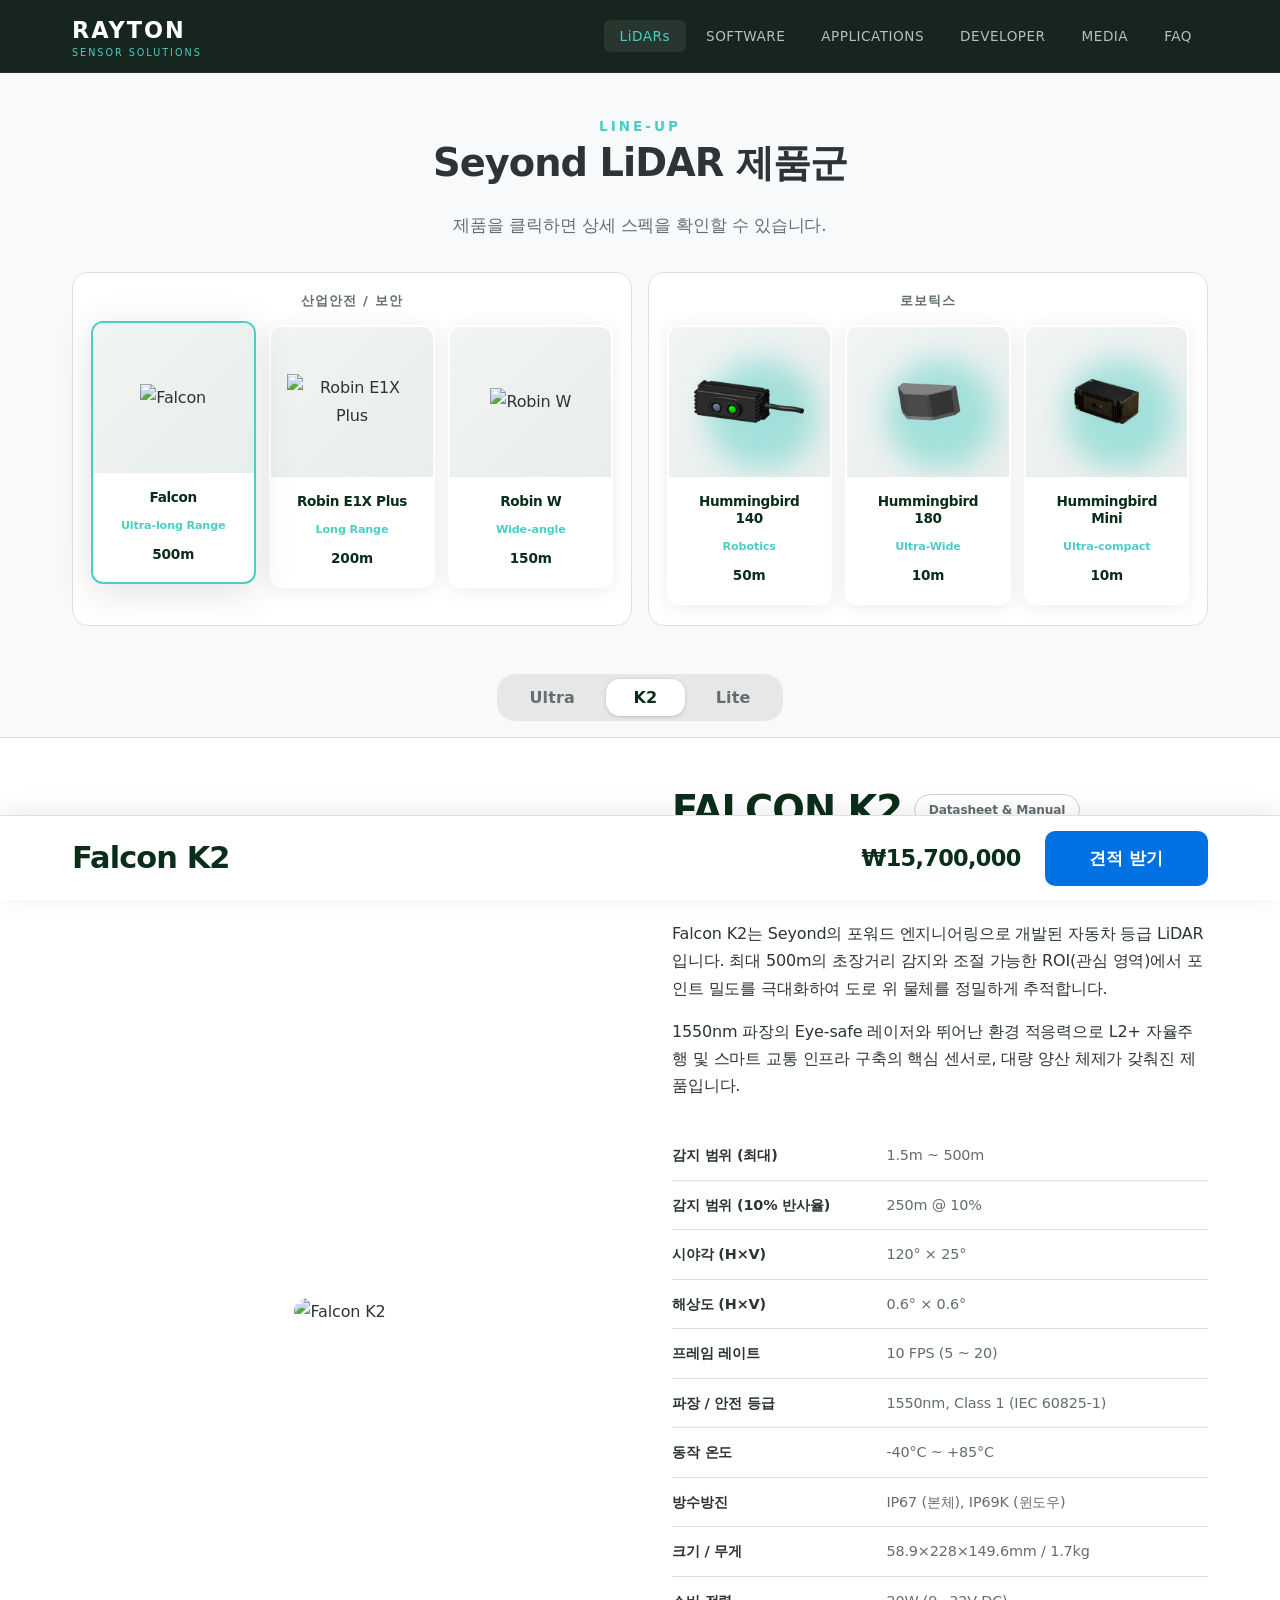
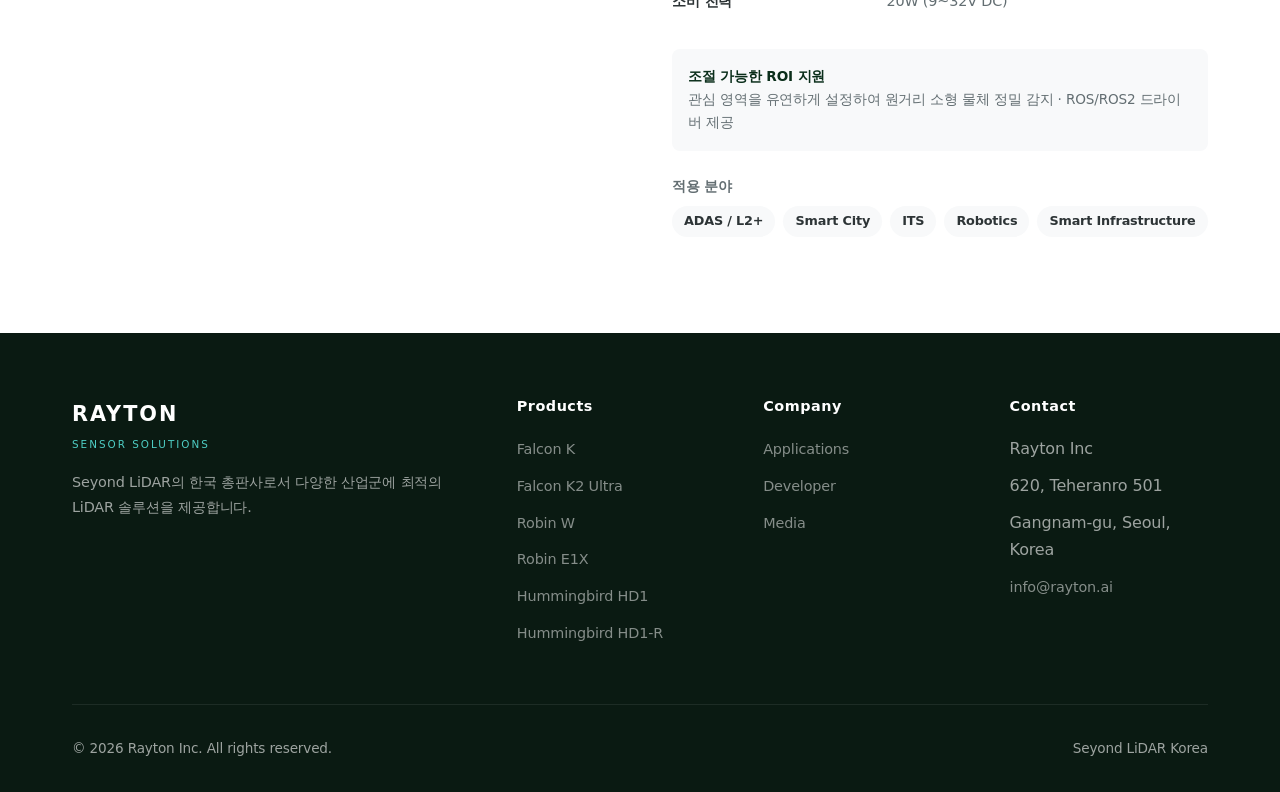
==== index.html @ f5adb78c "add detail about 180 180도 세부 내용 추가" ====
<!DOCTYPE html>
<html lang="ko">
<head>
  <meta charset="UTF-8">
  <meta name="viewport" content="width=device-width, initial-scale=1.0">
  <title>제품소개 – RAYTON Sensor Solutions</title>
  <meta name="description" content="Seyond LiDAR 제품 소개 - Falcon K, Falcon K2 Ultra, Robin W, Robin E1X, Hummingbird HD1, HD1-R. 초장거리 고해상도 Solid-state LiDAR.">
  <link rel="preconnect" href="https://cdn.jsdelivr.net" crossorigin>

  <link rel="stylesheet" href="https://cdn.jsdelivr.net/gh/orioncactus/pretendard@v1.3.9/dist/web/variable/pretendardvariable.min.css">
  <link rel="stylesheet" href="css/style.css">
  <link rel="stylesheet" href="css/index.css">
</head>
<body>

  <!-- Navigation -->
  <nav class="navbar">
    <div class="container">
      <a href="index.html" class="nav-logo">
        <div>
          <span class="logo-text">RAYTON</span>
          <span class="logo-sub">Sensor Solutions</span>
        </div>
      </a>
      <ul class="nav-links">
        <li><a href="index.html" class="active">LiDARs</a></li>
        <li><a href="pages/software.html">SOFTWARE</a></li>
        <li><a href="pages/applications.html">APPLICATIONS</a></li>
        <li><a href="pages/developer.html">DEVELOPER</a></li>
        <li><a href="pages/media.html">MEDIA</a></li>
        <li><a href="pages/faq.html">FAQ</a></li>
      </ul>
      <button class="nav-toggle" aria-label="메뉴">
        <span></span><span></span><span></span>
      </button>
    </div>
  </nav>

  <!-- Product Overview Grid -->
  <section class="product-overview">
    <div class="container">
      <div style="text-align:center;">
        <span class="section-label">LINE-UP</span>
        <h2 class="section-title">Seyond LiDAR 제품군</h2>
        <p class="section-desc">제품을 클릭하면 상세 스펙을 확인할 수 있습니다.</p>
      </div>
      <div class="overview-zones">
        <div class="category-zone">
          <p class="category-label">산업안전 / 보안</p>
          <div class="overview-grid-3">
            <div class="overview-card selected" id="falcon-card" data-target="falcon-k">
              <div class="overview-card-img">
                <img src="https://cdn.imweb.me/thumbnail/20250320/2879a83dd8d27.png" alt="Falcon">
              </div>
              <div class="overview-card-body">
                <h3>Falcon</h3>
                <span>Ultra-long Range</span>
                <p class="card-range" id="falcon-card-range">500m</p>
              </div>
            </div>
            <div class="overview-card" data-target="robin-e1x-plus">
              <div class="overview-card-img">
                <img src="https://cdn.imweb.me/thumbnail/20250320/210ad4ae58b66.png" alt="Robin E1X Plus">
              </div>
              <div class="overview-card-body">
                <h3>Robin E1X Plus</h3>
                <span>Long Range</span>
                <p class="card-range">200m</p>
                <p class="card-price">₩8,560,000</p>
              </div>
            </div>
            <div class="overview-card" data-target="robin-w">
              <div class="overview-card-img">
                <img src="https://cdn.imweb.me/thumbnail/20250319/bf561b0d71753.png" alt="Robin W">
              </div>
              <div class="overview-card-body">
                <h3>Robin W</h3>
                <span>Wide-angle</span>
                <p class="card-range">150m</p>
                <p class="card-price">₩8,560,000</p>
              </div>
            </div>
          </div>
        </div>
        <div class="category-zone">
          <p class="category-label">로보틱스</p>
          <div class="overview-grid-3">
            <div class="overview-card" data-target="hummingbird-robot" id="hb-card">
              <div class="overview-card-img hb-circle">
                <img id="hb-card-img" src="images/Hummingbird_Robotics.png" alt="Hummingbird HD1" style="object-fit:contain;padding:0.6rem;">
              </div>
              <div class="overview-card-body">
                <h3>Hummingbird 140</h3>
                <span id="hb-card-label">Robotics</span>
                <p class="card-range">50m</p>
              </div>
            </div>
             <div class="overview-card" data-target="hummingbird-180">
              <div class="overview-card-img hb-circle">
                <img src="images/Hummingbird_180.png" alt="Hummingbird 180" style="object-fit:contain;padding:2.0rem;">
              </div>
              <div class="overview-card-body">
                <h3>Hummingbird 180</h3>
                <span>Ultra-Wide</span>
                <p class="card-range">10m</p>
                <p class="card-price">출시 예정</p>
              </div>
            </div>
            <div class="overview-card" data-target="hummingbird-mini">
              <div class="overview-card-img hb-circle">
                <img src="images/Hummingbird_Mini.png" alt="Hummingbird Mini" style="object-fit:contain;padding:2.0rem;">
              </div>
              <div class="overview-card-body">
                <h3>Hummingbird Mini</h3>
                <span>Ultra-compact</span>
                <p class="card-range">10m</p>
                <p class="card-price">출시 예정</p>
              </div>
            </div>
          </div>
        </div>
      </div>
    </div>
  </section>

  <!-- Falcon variant selector -->
  <div id="falcon-sub-nav" class="falcon-sub-nav">
    <div class="falcon-toggle">
      <span class="falcon-toggle-indicator"></span>
      <button class="falcon-ver-btn" data-ver="falcon-k2-ultra" data-range="900m">Ultra</button>
      <button class="falcon-ver-btn active" data-ver="falcon-k" data-range="500m">K2</button>
      <button class="falcon-ver-btn" data-ver="falcon-k-lite" data-range="350m">Lite</button>
    </div>
  </div>

  <!-- Hummingbird variant selector -->
  <div id="hb-sub-nav" class="hb-sub-nav hidden">
    <div class="hb-version-toggle">
      <span class="hb-toggle-indicator"></span>
      <button class="hb-ver-btn active" data-ver="hummingbird-robot" data-img="images/Hummingbird_Robotics.png" data-label="Robotics">Robot</button>
      <button class="hb-ver-btn" data-ver="hummingbird-auto" data-img="images/Hummingbird_Automotive.png" data-label="Automotive">Auto</button>
    </div>
  </div>

  <!-- Product Detail Section -->
  <section id="product-detail-section" style="padding-top:3rem;">
    <div class="container">

      <!-- Falcon K -->
      <div id="falcon-k" class="product-detail active-product">
        <div class="about-grid">
          <div class="falcon-detail-img">
            <img src="https://cdn.imweb.me/thumbnail/20250320/2879a83dd8d27.png" alt="Falcon K2" style="max-width:100%;height:auto;border-radius:16px;">
          </div>
          <div>
            <div style="display:flex;align-items:center;gap:0.75rem;flex-wrap:wrap;margin-bottom:0.5rem;">
              <h2 style="color:var(--primary);margin-bottom:0;">FALCON K2</h2>
              <a href="#" class="btn-datasheet">Datasheet &amp; Manual</a>
            </div>
            <p class="product-tag" style="font-size:1rem;margin-bottom:1.5rem;">Ultra-long Range LiDAR<br>#High Fidelity #Automotive Grade #L2+</p>
            <p style="margin-bottom:1rem;">Falcon K2는 Seyond의 포워드 엔지니어링으로 개발된 자동차 등급 LiDAR입니다. 최대 500m의 초장거리 감지와 조절 가능한 ROI(관심 영역)에서 포인트 밀도를 극대화하여 도로 위 물체를 정밀하게 추적합니다.</p>
            <p style="margin-bottom:2rem;">1550nm 파장의 Eye-safe 레이저와 뛰어난 환경 적응력으로 L2+ 자율주행 및 스마트 교통 인프라 구축의 핵심 센서로, 대량 양산 체제가 갖춰진 제품입니다.</p>
            <table style="width:100%;border-collapse:collapse;font-size:0.9rem;">
              <tr style="border-bottom:1px solid var(--border);"><td style="padding:0.75rem 0;font-weight:600;width:40%;">감지 범위 (최대)</td><td style="padding:0.75rem 0;color:var(--text-light);">1.5m ~ 500m</td></tr>
              <tr style="border-bottom:1px solid var(--border);"><td style="padding:0.75rem 0;font-weight:600;">감지 범위 (10% 반사율)</td><td style="padding:0.75rem 0;color:var(--text-light);">250m @ 10% </td></tr>
              <tr style="border-bottom:1px solid var(--border);"><td style="padding:0.75rem 0;font-weight:600;">시야각 (H×V)</td><td style="padding:0.75rem 0;color:var(--text-light);">120° × 25°</td></tr>
              <tr style="border-bottom:1px solid var(--border);"><td style="padding:0.75rem 0;font-weight:600;">해상도 (H×V)</td><td style="padding:0.75rem 0;color:var(--text-light);">0.6° × 0.6°</td></tr>
              <tr style="border-bottom:1px solid var(--border);"><td style="padding:0.75rem 0;font-weight:600;">프레임 레이트</td><td style="padding:0.75rem 0;color:var(--text-light);">10 FPS (5 ~ 20)</td></tr>
              <tr style="border-bottom:1px solid var(--border);"><td style="padding:0.75rem 0;font-weight:600;">파장 / 안전 등급</td><td style="padding:0.75rem 0;color:var(--text-light);">1550nm, Class 1 (IEC 60825-1)</td></tr>
              <tr style="border-bottom:1px solid var(--border);"><td style="padding:0.75rem 0;font-weight:600;">동작 온도</td><td style="padding:0.75rem 0;color:var(--text-light);">-40°C ~ +85°C</td></tr>
              <tr style="border-bottom:1px solid var(--border);"><td style="padding:0.75rem 0;font-weight:600;">방수방진</td><td style="padding:0.75rem 0;color:var(--text-light);">IP67 (본체), IP69K (윈도우)</td></tr>
              <tr style="border-bottom:1px solid var(--border);"><td style="padding:0.75rem 0;font-weight:600;">크기 / 무게</td><td style="padding:0.75rem 0;color:var(--text-light);">58.9×228×149.6mm / 1.7kg</td></tr>
              <tr><td style="padding:0.75rem 0;font-weight:600;">소비 전력</td><td style="padding:0.75rem 0;color:var(--text-light);">20W (9~32V DC)</td></tr>
            </table>
            <div style="margin-top:1.5rem;padding:1rem;background:var(--bg-light);border-radius:8px;font-size:0.85rem;color:var(--text-light);">
              <strong style="color:var(--primary);">조절 가능한 ROI 지원</strong><br>
              관심 영역을 유연하게 설정하여 원거리 소형 물체 정밀 감지 · ROS/ROS2 드라이버 제공
            </div>
            <div style="margin-top:1.5rem;">
              <p style="font-size:0.85rem;font-weight:600;color:var(--text-light);margin-bottom:0.5rem;">적용 분야</p>
              <div style="display:flex;flex-wrap:wrap;gap:0.5rem;">
                <span style="background:var(--bg-light);padding:0.3rem 0.75rem;border-radius:20px;font-size:0.8rem;font-weight:600;">ADAS / L2+</span>
                <span style="background:var(--bg-light);padding:0.3rem 0.75rem;border-radius:20px;font-size:0.8rem;font-weight:600;">Smart City</span>
                <span style="background:var(--bg-light);padding:0.3rem 0.75rem;border-radius:20px;font-size:0.8rem;font-weight:600;">ITS</span>
                <span style="background:var(--bg-light);padding:0.3rem 0.75rem;border-radius:20px;font-size:0.8rem;font-weight:600;">Robotics</span>
                <span style="background:var(--bg-light);padding:0.3rem 0.75rem;border-radius:20px;font-size:0.8rem;font-weight:600;">Smart Infrastructure</span>
              </div>
            </div>
          </div>
        </div>
      </div>

      <!-- Falcon K Lite -->
      <div id="falcon-k-lite" class="product-detail" style="display:none;">
        <div class="about-grid">
          <div class="falcon-detail-img">
            <img src="https://cdn.imweb.me/thumbnail/20250320/2879a83dd8d27.png" alt="Falcon K Lite" style="max-width:100%;height:auto;border-radius:16px;">
          </div>
          <div>
            <div style="display:flex;align-items:center;gap:0.75rem;flex-wrap:wrap;margin-bottom:0.5rem;">
              <h2 style="color:var(--primary);margin-bottom:0;">FALCON K LITE</h2>
              <a href="#" class="btn-datasheet">Datasheet &amp; Manual</a>
            </div>
            <p class="product-tag" style="font-size:1rem;margin-bottom:1.5rem;">Ultra-long Range LiDAR<br>#V2X #Smart City #ITS</p>
            <p style="margin-bottom:1rem;">Falcon K Lite는 Falcon K1 LiDAR를 기반으로 Seyond이 개발한 초고성능 산업용 LiDAR로, V2X, 스마트 시티, 스마트 하이웨이 등 다양한 환경에 최적화되어 있습니다.</p>
            <p style="margin-bottom:2rem;">500m 초장거리 감지와 ROI 모드에서 0.09°×0.15°의 초고해상도로 원거리 소형 물체를 정밀하게 인식합니다. 유연한 ROI 조정으로 장착 위치에 관계없이 높은 다양성의 포인트 클라우드를 제공합니다.</p>
            <table style="width:100%;border-collapse:collapse;font-size:0.9rem;">
              <tr style="border-bottom:1px solid var(--border);"><td style="padding:0.75rem 0;font-weight:600;width:40%;">감지 범위 (최대)</td><td style="padding:0.75rem 0;color:var(--text-light);">1.5m ~ 500m</td></tr>
              <tr style="border-bottom:1px solid var(--border);"><td style="padding:0.75rem 0;font-weight:600;">감지 범위 (10% 반사율)</td><td style="padding:0.75rem 0;color:var(--text-light);">200m @ 100 klx 직사광</td></tr>
              <tr style="border-bottom:1px solid var(--border);"><td style="padding:0.75rem 0;font-weight:600;">시야각 non-ROI (H×V)</td><td style="padding:0.75rem 0;color:var(--text-light);">120° × 25.6°</td></tr>
              <tr style="border-bottom:1px solid var(--border);"><td style="padding:0.75rem 0;font-weight:600;">시야각 ROI (H×V)</td><td style="padding:0.75rem 0;color:var(--text-light);">120° × 9.6°</td></tr>
              <tr style="border-bottom:1px solid var(--border);"><td style="padding:0.75rem 0;font-weight:600;">해상도 ROI (H×V)</td><td style="padding:0.75rem 0;color:var(--text-light);">0.09° × 0.15°</td></tr>
              <tr style="border-bottom:1px solid var(--border);"><td style="padding:0.75rem 0;font-weight:600;">스캐닝 라인</td><td style="padding:0.75rem 0;color:var(--text-light);">132CH</td></tr>
              <tr style="border-bottom:1px solid var(--border);"><td style="padding:0.75rem 0;font-weight:600;">프레임 레이트</td><td style="padding:0.75rem 0;color:var(--text-light);">10 FPS (5~20 FPS 조정 가능)</td></tr>
              <tr style="border-bottom:1px solid var(--border);"><td style="padding:0.75rem 0;font-weight:600;">파장 / 안전 등급</td><td style="padding:0.75rem 0;color:var(--text-light);">1550nm, Class 1 (IEC 60825-1)</td></tr>
              <tr style="border-bottom:1px solid var(--border);"><td style="padding:0.75rem 0;font-weight:600;">동작 온도</td><td style="padding:0.75rem 0;color:var(--text-light);">-40°C ~ +85°C</td></tr>
              <tr style="border-bottom:1px solid var(--border);"><td style="padding:0.75rem 0;font-weight:600;">방수방진</td><td style="padding:0.75rem 0;color:var(--text-light);">IP67 (본체), IP69K (윈도우)</td></tr>
              <tr><td style="padding:0.75rem 0;font-weight:600;">크기 / 무게</td><td style="padding:0.75rem 0;color:var(--text-light);">58.9×228×149.6mm / 1.75kg / 22.5W</td></tr>
            </table>
          </div>
        </div>
      </div>

      <!-- Falcon K2 Ultra -->
      <div id="falcon-k2-ultra" class="product-detail" style="display:none;">
        <div class="about-grid">
          <div class="falcon-detail-img">
            <img src="https://cdn.imweb.me/thumbnail/20250320/2879a83dd8d27.png" alt="Falcon K2 Ultra" style="max-width:100%;height:auto;border-radius:16px;">
          </div>
          <div>
            <div style="display:flex;align-items:center;gap:0.75rem;flex-wrap:wrap;margin-bottom:0.5rem;">
              <h2 style="color:var(--primary);margin-bottom:0;">FALCON K2 ULTRA</h2>
              <a href="#" class="btn-datasheet disabled" tabindex="-1" aria-disabled="true">Datasheet &amp; Manual</a>
            </div>
            <p class="product-tag" style="font-size:1rem;margin-bottom:1.5rem;">Ultra-long Range LiDAR<br>#High Resolution #900m Range</p>
            <p style="margin-bottom:1rem;">Falcon K2 Ultra는 자체 설계 ASIC 칩 기반으로 고해상도와 초장거리 감지 능력을 동시에 구현한 플래그십 LiDAR입니다. 최대 900m의 감지 거리와 8가지 스캔 패턴 실시간 전환을 지원합니다.</p>
            <p style="margin-bottom:2rem;">ADAS, 스마트 시티, 고속도로, 철도, 항만, 광산 등 다양한 분야에 적합하며, 자동차 등급 기준으로 설계되어 장기적인 안정성과 신뢰성을 보장합니다.</p>
            <table style="width:100%;border-collapse:collapse;font-size:0.9rem;">
              <tr style="border-bottom:1px solid var(--border);"><td style="padding:0.75rem 0;font-weight:600;width:40%;">감지 범위</td><td style="padding:0.75rem 0;color:var(--text-light);">2m~900m (500m@10%)</td></tr>
              <tr style="border-bottom:1px solid var(--border);"><td style="padding:0.75rem 0;font-weight:600;">시야각 (FOV)</td><td style="padding:0.75rem 0;color:var(--text-light);">120°×26°</td></tr>
              <tr style="border-bottom:1px solid var(--border);"><td style="padding:0.75rem 0;font-weight:600;">ROI 해상도 (H×V)</td><td style="padding:0.75rem 0;color:var(--text-light);">0.089°×0.06°</td></tr>
              <tr style="border-bottom:1px solid var(--border);"><td style="padding:0.75rem 0;font-weight:600;">스캐닝 라인</td><td style="padding:0.75rem 0;color:var(--text-light);">152ch (최대 216ch)</td></tr>
              <tr style="border-bottom:1px solid var(--border);"><td style="padding:0.75rem 0;font-weight:600;">프레임 레이트</td><td style="padding:0.75rem 0;color:var(--text-light);">10FPS (기본) / 3FPS</td></tr>
              <tr style="border-bottom:1px solid var(--border);"><td style="padding:0.75rem 0;font-weight:600;">파장 / 안전 등급</td><td style="padding:0.75rem 0;color:var(--text-light);">1550nm, Class 1 (Eye-safe)</td></tr>
              <tr style="border-bottom:1px solid var(--border);"><td style="padding:0.75rem 0;font-weight:600;">동작 온도</td><td style="padding:0.75rem 0;color:var(--text-light);">-40°C~85°C</td></tr>
              <tr style="border-bottom:1px solid var(--border);"><td style="padding:0.75rem 0;font-weight:600;">방수방진</td><td style="padding:0.75rem 0;color:var(--text-light);">IP67 (본체), IP69K (윈도우)</td></tr>
              <tr style="border-bottom:1px solid var(--border);"><td style="padding:0.75rem 0;font-weight:600;">인터페이스</td><td style="padding:0.75rem 0;color:var(--text-light);">1000Base-T1 Ethernet (UDP, TCP/IP)</td></tr>
              <tr style="border-bottom:1px solid var(--border);"><td style="padding:0.75rem 0;font-weight:600;">시간 동기화</td><td style="padding:0.75rem 0;color:var(--text-light);">NTP, PTP, gPTP</td></tr>
              <tr style="border-bottom:1px solid var(--border);"><td style="padding:0.75rem 0;font-weight:600;">크기 (H×W×D)</td><td style="padding:0.75rem 0;color:var(--text-light);">60mm×228mm×150mm</td></tr>
              <tr style="border-bottom:1px solid var(--border);"><td style="padding:0.75rem 0;font-weight:600;">무게</td><td style="padding:0.75rem 0;color:var(--text-light);">1.7kg</td></tr>
              <tr><td style="padding:0.75rem 0;font-weight:600;">소비 전력</td><td style="padding:0.75rem 0;color:var(--text-light);">20W (9~24V DC)</td></tr>
            </table>
            <div style="margin-top:1.5rem;padding:1rem;background:var(--bg-light);border-radius:8px;font-size:0.85rem;color:var(--text-light);">
              <strong style="color:var(--primary);">스캔 패턴 8종 실시간 전환 지원</strong><br>
              26°/22°/21°/20° FOV, 1x/2x ROI, 3Hz 저속 모드 등 다양한 운용 모드 제공
            </div>
            <div style="margin-top:1.5rem;">
              <p style="font-size:0.85rem;font-weight:600;color:var(--text-light);margin-bottom:0.5rem;">적용 분야</p>
              <div style="display:flex;flex-wrap:wrap;gap:0.5rem;">
                <span style="background:var(--bg-light);padding:0.3rem 0.75rem;border-radius:20px;font-size:0.8rem;font-weight:600;">ADAS</span>
                <span style="background:var(--bg-light);padding:0.3rem 0.75rem;border-radius:20px;font-size:0.8rem;font-weight:600;">Smart City</span>
                <span style="background:var(--bg-light);padding:0.3rem 0.75rem;border-radius:20px;font-size:0.8rem;font-weight:600;">Highway</span>
                <span style="background:var(--bg-light);padding:0.3rem 0.75rem;border-radius:20px;font-size:0.8rem;font-weight:600;">Railway</span>
                <span style="background:var(--bg-light);padding:0.3rem 0.75rem;border-radius:20px;font-size:0.8rem;font-weight:600;">Port</span>
                <span style="background:var(--bg-light);padding:0.3rem 0.75rem;border-radius:20px;font-size:0.8rem;font-weight:600;">Mining</span>
                <span style="background:var(--bg-light);padding:0.3rem 0.75rem;border-radius:20px;font-size:0.8rem;font-weight:600;">Robotics</span>
              </div>
            </div>
          </div>
        </div>
      </div>

      <!-- Robin W -->
      <div id="robin-w" class="product-detail" style="display:none;">
        <div class="about-grid">
          <div style="display:flex;align-items:center;justify-content:center;">
            <img src="https://cdn.imweb.me/thumbnail/20250319/bf561b0d71753.png" alt="Robin W LiDAR" style="max-width:100%;height:auto;border-radius:16px;">
          </div>
          <div>
            <div style="display:flex;align-items:center;gap:0.75rem;flex-wrap:wrap;margin-bottom:0.5rem;">
              <h2 style="color:var(--primary);margin-bottom:0;">ROBIN W</h2>
              <a href="#" class="btn-datasheet">Datasheet &amp; Manual</a>
            </div>
            <p class="product-tag" style="font-size:1rem;margin-bottom:1.5rem;">Wide-angle LiDAR<br>#Compact #Versatile</p>
            <p style="margin-bottom:1rem;">Robin W는 광각 감지에 최적화된 905nm 계열의 LiDAR 센서입니다. Side detection 및 근거리 광각 모니터링에 탁월한 성능을 발휘합니다.</p>
            <p style="margin-bottom:2rem;">컴팩트한 디자인으로 다양한 환경에 유연하게 설치 가능하며, 대량 양산을 통해 안정적인 품질과 가격 경쟁력을 확보하고 있습니다.</p>
            <table style="width:100%;border-collapse:collapse;font-size:0.9rem;">
              <tr style="border-bottom:1px solid var(--border);"><td style="padding:0.75rem 0;font-weight:600;width:40%;">파장</td><td style="padding:0.75rem 0;color:var(--text-light);">905nm</td></tr>
              <tr style="border-bottom:1px solid var(--border);"><td style="padding:0.75rem 0;font-weight:600;">시야각</td><td style="padding:0.75rem 0;color:var(--text-light);">광각 (Wide-angle)</td></tr>
              <tr style="border-bottom:1px solid var(--border);"><td style="padding:0.75rem 0;font-weight:600;">기술</td><td style="padding:0.75rem 0;color:var(--text-light);">Solid-state</td></tr>
              <tr><td style="padding:0.75rem 0;font-weight:600;">적용 분야</td><td style="padding:0.75rem 0;color:var(--text-light);">Side detection, 로봇, 산업자동화</td></tr>
            </table>
          </div>
        </div>
      </div>

      <!-- Robin E1X Plus -->
      <div id="robin-e1x-plus" class="product-detail" style="display:none;">
        <div class="about-grid">
          <div style="display:flex;align-items:center;justify-content:center;">
            <img src="https://cdn.imweb.me/thumbnail/20250320/210ad4ae58b66.png" alt="Robin E1X Plus LiDAR" style="max-width:100%;height:auto;border-radius:16px;">
          </div>
          <div>
            <div style="display:flex;align-items:center;gap:0.75rem;flex-wrap:wrap;margin-bottom:0.5rem;">
              <h2 style="color:var(--primary);margin-bottom:0;">ROBIN E1X PLUS</h2>
              <a href="#" class="btn-datasheet">Datasheet &amp; Manual</a>
            </div>
            <p class="product-tag" style="font-size:1rem;margin-bottom:1.5rem;">Long Range LiDAR<br>#192 Lines #Ultra-low Power #Automotive</p>
            <p style="margin-bottom:1rem;">Robin E1X Plus는 E1X의 성능을 한 단계 높인 차세대 장거리 LiDAR입니다. 192라인 단방향 스캐닝과 0.1°×0.1° 초고해상도로 최대 250m 감지 범위를 제공하며, 초당 2,304,000포인트의 고밀도 포인트 클라우드를 생성합니다.</p>
            <p style="margin-bottom:2rem;">31mm×107mm×101mm의 초소형 폼팩터와 ~8W 저전력 설계로 차량 탑재 및 도로변 설치 모두에 최적화되어 있으며, Client SDK와 ROS/ROS2 드라이버를 지원합니다.</p>
            <table style="width:100%;border-collapse:collapse;font-size:0.9rem;">
              <tr style="border-bottom:1px solid var(--border);"><td style="padding:0.75rem 0;font-weight:600;width:40%;">감지 범위 (최대)</td><td style="padding:0.75rem 0;color:var(--text-light);">1m ~ 250m</td></tr>
              <tr style="border-bottom:1px solid var(--border);"><td style="padding:0.75rem 0;font-weight:600;">감지 범위 (10% 반사율)</td><td style="padding:0.75rem 0;color:var(--text-light);">200m</td></tr>
              <tr style="border-bottom:1px solid var(--border);"><td style="padding:0.75rem 0;font-weight:600;">시야각 (H×V)</td><td style="padding:0.75rem 0;color:var(--text-light);">120° × 19.2°</td></tr>
              <tr style="border-bottom:1px solid var(--border);"><td style="padding:0.75rem 0;font-weight:600;">해상도 (H×V)</td><td style="padding:0.75rem 0;color:var(--text-light);">0.1° × 0.1°</td></tr>
              <tr style="border-bottom:1px solid var(--border);"><td style="padding:0.75rem 0;font-weight:600;">스캐닝 라인</td><td style="padding:0.75rem 0;color:var(--text-light);">192</td></tr>
              <tr style="border-bottom:1px solid var(--border);"><td style="padding:0.75rem 0;font-weight:600;">프레임 레이트</td><td style="padding:0.75rem 0;color:var(--text-light);">10 FPS</td></tr>
              <tr style="border-bottom:1px solid var(--border);"><td style="padding:0.75rem 0;font-weight:600;">파장 / 안전 등급</td><td style="padding:0.75rem 0;color:var(--text-light);">940nm, Class 1 (IEC 60825-1)</td></tr>
              <tr style="border-bottom:1px solid var(--border);"><td style="padding:0.75rem 0;font-weight:600;">동작 온도</td><td style="padding:0.75rem 0;color:var(--text-light);">-40°C ~ +85°C</td></tr>
              <tr style="border-bottom:1px solid var(--border);"><td style="padding:0.75rem 0;font-weight:600;">방수방진</td><td style="padding:0.75rem 0;color:var(--text-light);">IP67 (본체), IP69K (윈도우)</td></tr>
              <tr><td style="padding:0.75rem 0;font-weight:600;">크기 / 무게</td><td style="padding:0.75rem 0;color:var(--text-light);">31×107×101mm / 450g / ~8W</td></tr>
            </table>
            <div style="margin-top:1.5rem;padding:1rem;background:var(--bg-light);border-radius:8px;font-size:0.85rem;color:var(--text-light);">
              <strong style="color:var(--primary);">E1X 대비 업그레이드 포인트</strong><br>
              스캐닝 라인 96→192 (2배 향상) · FOV 수직 19.2°로 확장 · Client SDK 추가 지원
            </div>
            <div style="margin-top:1.5rem;">
              <p style="font-size:0.85rem;font-weight:600;color:var(--text-light);margin-bottom:0.5rem;">적용 분야</p>
              <div style="display:flex;flex-wrap:wrap;gap:0.5rem;">
                <span style="background:var(--bg-light);padding:0.3rem 0.75rem;border-radius:20px;font-size:0.8rem;font-weight:600;">ADAS / AD</span>
                <span style="background:var(--bg-light);padding:0.3rem 0.75rem;border-radius:20px;font-size:0.8rem;font-weight:600;">Smart City</span>
                <span style="background:var(--bg-light);padding:0.3rem 0.75rem;border-radius:20px;font-size:0.8rem;font-weight:600;">ITS</span>
                <span style="background:var(--bg-light);padding:0.3rem 0.75rem;border-radius:20px;font-size:0.8rem;font-weight:600;">Railway</span>
                <span style="background:var(--bg-light);padding:0.3rem 0.75rem;border-radius:20px;font-size:0.8rem;font-weight:600;">Port</span>
              </div>
            </div>
          </div>
        </div>
      </div>

       <!-- Hummingbird 180 -->
      <div id="hummingbird-180" class="product-detail" style="display:none;">
        <div class="about-grid">
          <div class="hb-detail-img">
            <img src="images/Hummingbird_180.png" alt="Hummingbird Mini LiDAR">
          </div>
          <div>
            <div style="display:flex;align-items:center;gap:0.75rem;flex-wrap:wrap;margin-bottom:0.5rem;">
              <h2 style="color:var(--primary);margin-bottom:0;">HUMMINGBIRD 180</h2>
              <a href="#" class="btn-datasheet disabled" tabindex="-1" aria-disabled="true">Datasheet &amp; Manual</a>
            </div>
            <p class="product-tag" style="font-size:1rem;margin-bottom:1.5rem;">Ultra-Wide Fully Solid-state LiDAR<br>#60g #USB-C #Modular #Easy Integration</p>
            <p style="margin-bottom:1rem;">Hummingbird 180는 Seyond의 초광각 솔리드 스테이트 LiDAR입니다. 50×25×26mm, 120g의 소형 폼팩터에 3W 초저전력 설계로, 공간과 전력이 제한된 환경에서도 사용 가능합니다.</p>
            <p style="margin-bottom:2rem;">USB Type-C 단일 케이블로 전원 공급 및 데이터 전송을 동시에 처리합니다. 실내 근거리 정밀 감지와 소형 로봇·드론·스마트 기기에 최적화된 제품입니다.</p>
            <table style="width:100%;border-collapse:collapse;font-size:0.9rem;">
              <tr style="border-bottom:1px solid var(--border);"><td style="padding:0.75rem 0;font-weight:600;width:40%;">감지 범위</td><td style="padding:0.75rem 0;color:var(--text-light);">0.1m ~ 10m (실내, 10% 반사율)</td></tr>
              <tr style="border-bottom:1px solid var(--border);"><td style="padding:0.75rem 0;font-weight:600;">시야각 (H×V)</td><td style="padding:0.75rem 0;color:var(--text-light);">180° × 54°</td></tr>
              <tr style="border-bottom:1px solid var(--border);"><td style="padding:0.75rem 0;font-weight:600;">픽셀 수 (H×V)</td><td style="padding:0.75rem 0;color:var(--text-light);">2700 (30×30x3) points/frame</td></tr>
              <tr style="border-bottom:1px solid var(--border);"><td style="padding:0.75rem 0;font-weight:600;">해상도 (H×V)</td><td style="padding:0.75rem 0;color:var(--text-light);">2.1° × 1.8°</td></tr>
              <tr style="border-bottom:1px solid var(--border);"><td style="padding:0.75rem 0;font-weight:600;">프레임 레이트</td><td style="padding:0.75rem 0;color:var(--text-light);">10 / 25 / 30 / 60 Hz</td></tr>
              <tr style="border-bottom:1px solid var(--border);"><td style="padding:0.75rem 0;font-weight:600;">인터페이스</td><td style="padding:0.75rem 0;color:var(--text-light);">USB Type-C</td></tr>
              <tr style="border-bottom:1px solid var(--border);"><td style="padding:0.75rem 0;font-weight:600;">동작 온도</td><td style="padding:0.75rem 0;color:var(--text-light);">-20°C ~ +65°C</td></tr>
              <tr><td style="padding:0.75rem 0;font-weight:600;">크기 / 무게</td><td style="padding:0.75rem 0;color:var(--text-light);">50×25×26mm / 120g / 2W</td></tr>
            </table>
            <div style="margin-top:1.5rem;padding:1rem;background:var(--bg-light);border-radius:8px;font-size:0.85rem;color:var(--text-light);">
              <strong style="color:var(--primary);">최대 180° 커버리지</strong><br>
            </div>
            <div style="margin-top:1.5rem;">
              <p style="font-size:0.85rem;font-weight:600;color:var(--text-light);margin-bottom:0.5rem;">적용 분야</p>
              <div style="display:flex;flex-wrap:wrap;gap:0.5rem;">
                <span style="background:var(--bg-light);padding:0.3rem 0.75rem;border-radius:20px;font-size:0.8rem;font-weight:600;">소형 로봇 / AMR</span>
                <span style="background:var(--bg-light);padding:0.3rem 0.75rem;border-radius:20px;font-size:0.8rem;font-weight:600;">드론</span>
                <span style="background:var(--bg-light);padding:0.3rem 0.75rem;border-radius:20px;font-size:0.8rem;font-weight:600;">스마트 기기</span>
                <span style="background:var(--bg-light);padding:0.3rem 0.75rem;border-radius:20px;font-size:0.8rem;font-weight:600;">실내 매핑</span>
                <span style="background:var(--bg-light);padding:0.3rem 0.75rem;border-radius:20px;font-size:0.8rem;font-weight:600;">제스처 인식</span>
              </div>
            </div>
            <div class="product-price" style="border-top:1px solid var(--border);margin-top:1.75rem;padding-top:1.25rem;">
              <p class="price-label">가격</p>
              <p class="price-inquiry">출시 예정</p>
              <p class="price-note">* 출시 일정 및 가격은 추후 공지 예정입니다.</p>
            </div>
            <div style="margin-top:2rem;display:flex;gap:1rem;flex-wrap:wrap;">
              <button class="btn-quote" onclick="openQuote('Hummingbird Mini')">사전 문의</button>
            </div>
          </div>
        </div>
      </div>

      <!-- Hummingbird Mini -->
      <div id="hummingbird-mini" class="product-detail" style="display:none;">
        <div class="about-grid">
          <div class="hb-detail-img">
            <img src="images/Hummingbird_Mini.png" alt="Hummingbird Mini LiDAR">
          </div>
          <div>
            <div style="display:flex;align-items:center;gap:0.75rem;flex-wrap:wrap;margin-bottom:0.5rem;">
              <h2 style="color:var(--primary);margin-bottom:0;">HUMMINGBIRD MINI</h2>
              <a href="#" class="btn-datasheet disabled" tabindex="-1" aria-disabled="true">Datasheet &amp; Manual</a>
            </div>
            <p class="product-tag" style="font-size:1rem;margin-bottom:1.5rem;">Ultra-compact Fully Solid-state LiDAR<br>#60g #USB-C #Modular #Easy Integration</p>
            <p style="margin-bottom:1rem;">Hummingbird Mini는 Seyond의 초소형 완전 솔리드 스테이트 LiDAR입니다. 50×20×26mm, 60g의 극소형 폼팩터에 <2W 초저전력 설계로, 공간과 전력이 제한된 환경에서도 유연하게 통합 가능합니다.</p>
            <p style="margin-bottom:2rem;">모듈식 설계로 최대 180° 커버리지까지 확장 가능하며, USB Type-C 단일 케이블로 전원 공급 및 데이터 전송을 동시에 처리합니다. 실내 근거리 정밀 감지와 소형 로봇·드론·스마트 기기에 최적화된 제품입니다.</p>
            <table style="width:100%;border-collapse:collapse;font-size:0.9rem;">
              <tr style="border-bottom:1px solid var(--border);"><td style="padding:0.75rem 0;font-weight:600;width:40%;">감지 범위</td><td style="padding:0.75rem 0;color:var(--text-light);">0.1m ~ 10m (실내, 10% 반사율)</td></tr>
              <tr style="border-bottom:1px solid var(--border);"><td style="padding:0.75rem 0;font-weight:600;">시야각 (H×V)</td><td style="padding:0.75rem 0;color:var(--text-light);">65° × 54°</td></tr>
              <tr style="border-bottom:1px solid var(--border);"><td style="padding:0.75rem 0;font-weight:600;">픽셀 수 (H×V)</td><td style="padding:0.75rem 0;color:var(--text-light);">900 (30×30) points/frame</td></tr>
              <tr style="border-bottom:1px solid var(--border);"><td style="padding:0.75rem 0;font-weight:600;">해상도 (H×V)</td><td style="padding:0.75rem 0;color:var(--text-light);">2.1° × 1.8°</td></tr>
              <tr style="border-bottom:1px solid var(--border);"><td style="padding:0.75rem 0;font-weight:600;">프레임 레이트</td><td style="padding:0.75rem 0;color:var(--text-light);">10 / 25 / 30 / 60 Hz</td></tr>
              <tr style="border-bottom:1px solid var(--border);"><td style="padding:0.75rem 0;font-weight:600;">인터페이스</td><td style="padding:0.75rem 0;color:var(--text-light);">USB Type-C</td></tr>
              <tr style="border-bottom:1px solid var(--border);"><td style="padding:0.75rem 0;font-weight:600;">동작 온도</td><td style="padding:0.75rem 0;color:var(--text-light);">-20°C ~ +65°C</td></tr>
              <tr><td style="padding:0.75rem 0;font-weight:600;">크기 / 무게</td><td style="padding:0.75rem 0;color:var(--text-light);">50×20×26mm / 60g / &lt;2W</td></tr>
            </table>
            <div style="margin-top:1.5rem;padding:1rem;background:var(--bg-light);border-radius:8px;font-size:0.85rem;color:var(--text-light);">
              <strong style="color:var(--primary);">모듈 확장으로 최대 180° 커버리지</strong><br>
              단일 유닛 65°×54° · 복수 모듈 조합 시 최대 180° 광각 커버리지 구현 가능
            </div>
            <div style="margin-top:1.5rem;">
              <p style="font-size:0.85rem;font-weight:600;color:var(--text-light);margin-bottom:0.5rem;">적용 분야</p>
              <div style="display:flex;flex-wrap:wrap;gap:0.5rem;">
                <span style="background:var(--bg-light);padding:0.3rem 0.75rem;border-radius:20px;font-size:0.8rem;font-weight:600;">소형 로봇 / AMR</span>
                <span style="background:var(--bg-light);padding:0.3rem 0.75rem;border-radius:20px;font-size:0.8rem;font-weight:600;">드론</span>
                <span style="background:var(--bg-light);padding:0.3rem 0.75rem;border-radius:20px;font-size:0.8rem;font-weight:600;">스마트 기기</span>
                <span style="background:var(--bg-light);padding:0.3rem 0.75rem;border-radius:20px;font-size:0.8rem;font-weight:600;">실내 매핑</span>
                <span style="background:var(--bg-light);padding:0.3rem 0.75rem;border-radius:20px;font-size:0.8rem;font-weight:600;">제스처 인식</span>
              </div>
            </div>
            <div class="product-price" style="border-top:1px solid var(--border);margin-top:1.75rem;padding-top:1.25rem;">
              <p class="price-label">가격</p>
              <p class="price-inquiry">출시 예정</p>
              <p class="price-note">* 출시 일정 및 가격은 추후 공지 예정입니다.</p>
            </div>
            <div style="margin-top:2rem;display:flex;gap:1rem;flex-wrap:wrap;">
              <button class="btn-quote" onclick="openQuote('Hummingbird Mini')">사전 문의</button>
            </div>
          </div>
        </div>
      </div>

      <!-- Hummingbird HD1 - Automotive -->
      <div id="hummingbird-auto" class="product-detail" style="display:none;">
        <div class="about-grid">
          <div class="hb-detail-img">
            <img src="images/Hummingbird_Automotive.png" alt="Hummingbird HD1 Automotive">
          </div>
          <div>
            <div style="display:flex;align-items:center;gap:0.75rem;flex-wrap:wrap;margin-bottom:0.5rem;">
              <h2 style="color:var(--primary);margin-bottom:0;">HUMMINGBIRD HD1</h2>
              <a href="#" class="btn-datasheet">Datasheet &amp; Manual</a>
            </div>
            <p class="product-tag" style="font-size:1rem;margin-bottom:1.5rem;">Automotive Fully Solid-state LiDAR<br>#Ultra-wide FOV #Automotive Grade</p>
            <p style="margin-bottom:1rem;">Hummingbird HD1은 자동차 OEM을 위한 완전 솔리드 스테이트 LiDAR입니다. 혁신적인 전자 스캐닝 설계로 기계적 부품 없이 뛰어난 내구성과 신뢰성을 보장하며, -40°C~85°C 광범위 동작 온도를 지원합니다.</p>
            <p style="margin-bottom:2rem;">140°×100° 초광각 시야각과 0.55°×0.52° 고해상도로 도킹, 주차 보조, 보행자 감지 등 고밀도 환경에서의 근거리 정밀 3D 인지를 실현합니다.</p>
            <table style="width:100%;border-collapse:collapse;font-size:0.9rem;">
              <tr style="border-bottom:1px solid var(--border);"><td style="padding:0.75rem 0;font-weight:600;width:40%;">감지 범위</td><td style="padding:0.75rem 0;color:var(--text-light);">0.1m ~ 50m (30m @10%)</td></tr>
              <tr style="border-bottom:1px solid var(--border);"><td style="padding:0.75rem 0;font-weight:600;">시야각 (FOV)</td><td style="padding:0.75rem 0;color:var(--text-light);">140° × 100°</td></tr>
              <tr style="border-bottom:1px solid var(--border);"><td style="padding:0.75rem 0;font-weight:600;">해상도 (H×V)</td><td style="padding:0.75rem 0;color:var(--text-light);">0.55° × 0.52°</td></tr>
              <tr style="border-bottom:1px solid var(--border);"><td style="padding:0.75rem 0;font-weight:600;">채널 수</td><td style="padding:0.75rem 0;color:var(--text-light);">192CH</td></tr>
              <tr style="border-bottom:1px solid var(--border);"><td style="padding:0.75rem 0;font-weight:600;">프레임 레이트</td><td style="padding:0.75rem 0;color:var(--text-light);">10 fps</td></tr>
              <tr style="border-bottom:1px solid var(--border);"><td style="padding:0.75rem 0;font-weight:600;">파장 / 안전 등급</td><td style="padding:0.75rem 0;color:var(--text-light);">940nm, Class 1 (IEC 60825-1)</td></tr>
              <tr style="border-bottom:1px solid var(--border);"><td style="padding:0.75rem 0;font-weight:600;">동작 온도</td><td style="padding:0.75rem 0;color:var(--text-light);">-40°C ~ 85°C</td></tr>
              <tr style="border-bottom:1px solid var(--border);"><td style="padding:0.75rem 0;font-weight:600;">방수방진</td><td style="padding:0.75rem 0;color:var(--text-light);">IP67, IP69</td></tr>
              <tr><td style="padding:0.75rem 0;font-weight:600;">크기 / 무게</td><td style="padding:0.75rem 0;color:var(--text-light);">80×55×45.5mm / 200g / 8W</td></tr>
            </table>
          </div>
        </div>
      </div>

      <!-- Hummingbird HD1-R - Robotics -->
      <div id="hummingbird-robot" class="product-detail" style="display:none;">
        <div class="about-grid">
          <div class="hb-detail-img">
            <img src="images/Hummingbird_Robotics.png" alt="Hummingbird HD1-R Robotics" style="max-width:55%;">
          </div>
          <div>
            <div style="display:flex;align-items:center;gap:0.75rem;flex-wrap:wrap;margin-bottom:0.5rem;">
              <h2 style="color:var(--primary);margin-bottom:0;">HUMMINGBIRD HD1-R</h2>
              <a href="#" class="btn-datasheet">Datasheet &amp; Manual</a>
            </div>
            <p class="product-tag" style="font-size:1rem;margin-bottom:1.5rem;">Robotics Fully Solid-state LiDAR<br>#Compact #AMR #AGV</p>
            <p style="margin-bottom:1rem;">Hummingbird HD1-R은 로봇(AMR/AGV) 전용으로 설계된 완전 솔리드 스테이트 LiDAR입니다. 37×92×45mm의 초소형 폼팩터로 다양한 로봇 플랫폼에 유연하게 통합 가능합니다.</p>
            <p style="margin-bottom:2rem;">Automotive 버전과 동일한 140°×100° 초광각 시야각 및 192CH를 제공하면서도 더 작은 크기와 낮은 소비 전력(≤6W)으로 배터리 구동 로봇에 최적화되었습니다.</p>
            <table style="width:100%;border-collapse:collapse;font-size:0.9rem;">
              <tr style="border-bottom:1px solid var(--border);"><td style="padding:0.75rem 0;font-weight:600;width:40%;">감지 범위</td><td style="padding:0.75rem 0;color:var(--text-light);">0.1m ~ 50m (30m @10%)</td></tr>
              <tr style="border-bottom:1px solid var(--border);"><td style="padding:0.75rem 0;font-weight:600;">시야각 (FOV)</td><td style="padding:0.75rem 0;color:var(--text-light);">140° × 100°</td></tr>
              <tr style="border-bottom:1px solid var(--border);"><td style="padding:0.75rem 0;font-weight:600;">해상도 (H×V)</td><td style="padding:0.75rem 0;color:var(--text-light);">0.55° × 0.52°</td></tr>
              <tr style="border-bottom:1px solid var(--border);"><td style="padding:0.75rem 0;font-weight:600;">채널 수</td><td style="padding:0.75rem 0;color:var(--text-light);">192CH</td></tr>
              <tr style="border-bottom:1px solid var(--border);"><td style="padding:0.75rem 0;font-weight:600;">프레임 레이트</td><td style="padding:0.75rem 0;color:var(--text-light);">10 fps</td></tr>
              <tr style="border-bottom:1px solid var(--border);"><td style="padding:0.75rem 0;font-weight:600;">파장 / 안전 등급</td><td style="padding:0.75rem 0;color:var(--text-light);">940nm, Class 1 (IEC 60825-1)</td></tr>
              <tr style="border-bottom:1px solid var(--border);"><td style="padding:0.75rem 0;font-weight:600;">동작 온도</td><td style="padding:0.75rem 0;color:var(--text-light);">-40°C ~ 60°C</td></tr>
              <tr style="border-bottom:1px solid var(--border);"><td style="padding:0.75rem 0;font-weight:600;">방수방진</td><td style="padding:0.75rem 0;color:var(--text-light);">IP67, IP69</td></tr>
              <tr><td style="padding:0.75rem 0;font-weight:600;">크기 / 무게</td><td style="padding:0.75rem 0;color:var(--text-light);">37×92×45mm / 220g / 6W</td></tr>
            </table>
          </div>
        </div>
      </div>

    </div>
  </section>

  <!-- Quote Request Modal -->
  <div class="quote-overlay" id="quoteOverlay">
    <div class="quote-modal">
      <button class="quote-close" onclick="closeQuote()">&times;</button>
      <h3>견적 요청</h3>
      <div style="display:flex;align-items:center;gap:1rem;flex-wrap:wrap;">
        <div class="quote-product" id="quoteProductName" style="margin:0;"></div>
        <label style="display:flex;align-items:center;gap:0.4rem;font-size:0.85rem;font-weight:500;cursor:pointer;white-space:nowrap;">
          <input type="checkbox" id="otherInquiryCheck" onchange="toggleOtherInquiry(this.checked)" style="width:1rem;height:1rem;cursor:pointer;accent-color:var(--primary);">
          기타문의
        </label>
      </div>
      <form id="quoteForm">
        <div class="form-group">
          <label>회사명 *</label>
          <input type="text" id="quoteCompany" placeholder="회사명을 입력해주세요" required>
        </div>
        <div class="form-group">
          <label>담당자명</label>
          <input type="text" id="quoteName" placeholder="성함을 입력해주세요">
        </div>
        <div class="form-group">
          <label>이메일 *</label>
          <input type="email" id="quoteEmail" placeholder="email@company.com" required>
        </div>
        <div class="form-group">
          <label>연락처</label>
          <input type="tel" id="quotePhone" placeholder="010-0000-0000">
        </div>
        <div class="form-group" id="qtyGroup">
          <label id="qtyLabel">주문 수량 *</label>
          <input type="text" id="quoteQty" placeholder="예: 10대, 100대, 샘플 1대" required>
        </div>
        <div class="form-group">
          <label>추가 요청사항</label>
          <textarea id="quoteMessage" placeholder="납기, 용도, 기술 문의 등 추가 사항을 입력해주세요"></textarea>
        </div>
        <div class="btn-row">
          <button type="submit" class="btn btn-primary" style="flex:1;">이메일로 견적 요청 보내기</button>
        </div>
      </form>
    </div>
  </div>

  <!-- Sticky Quote Bar -->
  <div id="sticky-bar" class="sticky-quote-bar">
    <div class="container">
      <div class="sticky-bar-inner">
        <span class="sticky-bar-name" id="sticky-product-name">Falcon K2</span>
        <div class="sticky-bar-right">
          <div class="sticky-bar-price-wrap">
            <span class="sticky-bar-price" id="sticky-product-price">₩14,000,000</span>
          </div>
          <button class="sticky-bar-btn" id="sticky-quote-btn">견적 받기</button>
        </div>
      </div>
    </div>
  </div>

  <!-- Footer -->
  <footer class="footer">
    <div class="container">
      <div class="footer-grid">
        <div class="footer-brand">
          <div class="logo-text">RAYTON</div>
          <span class="logo-sub">Sensor Solutions</span>
          <p>Seyond LiDAR의 한국 총판사로서 다양한 산업군에 최적의 LiDAR 솔루션을 제공합니다.</p>
        </div>
        <div>
          <h4>Products</h4>
          <ul>
            <li><a href="index.html">Falcon K</a></li>
            <li><a href="index.html">Falcon K2 Ultra</a></li>
            <li><a href="index.html">Robin W</a></li>
            <li><a href="index.html">Robin E1X</a></li>
            <li><a href="index.html">Hummingbird HD1</a></li>
            <li><a href="index.html">Hummingbird HD1-R</a></li>
          </ul>
        </div>
        <div>
          <h4>Company</h4>
          <ul>
            <li><a href="pages/applications.html">Applications</a></li>
            <li><a href="pages/developer.html">Developer</a></li>
            <li><a href="pages/media.html">Media</a></li>
          </ul>
        </div>
        <div>
          <h4>Contact</h4>
          <ul>
            <li>Rayton Inc</li>
            <li>620, Teheranro 501</li>
            <li>Gangnam-gu, Seoul, Korea</li>
            <li><a href="mailto:info@rayton.ai">info@rayton.ai</a></li>
          </ul>
        </div>
      </div>
      <div class="footer-bottom">
        <span>&copy; 2026 Rayton Inc. All rights reserved.</span>
        <span>Seyond LiDAR Korea</span>
      </div>
    </div>
  </footer>

  <script src="js/main.js"></script>
  <script>
    let currentProduct = '';

    const productData = {
      'falcon-k':        { name: 'Falcon K2',       price: '₩15,700,000', inquiry: false },
      'falcon-k-lite':   { name: 'Falcon K Lite',   price: '₩13,070,000', inquiry: false },
      'falcon-k2-ultra': { name: 'Falcon K2 Ultra', price: '출시 예정',    inquiry: true  },
      'robin-w':         { name: 'Robin W',          price: '₩8,560,000',  inquiry: false },
      'robin-e1x-plus':  { name: 'Robin E1X Plus',   price: '₩8,560,000',  inquiry: false },
      'hummingbird-180':   { name: 'Hummingbird 180',   price: '출시 예정',   inquiry: true  },
      'hummingbird-mini':  { name: 'Hummingbird Mini',  price: '출시 예정',   inquiry: true  },
      'hummingbird-auto':  { name: 'Hummingbird HD1',   price: '₩2,230,000', inquiry: false },
      'hummingbird-robot': { name: 'Hummingbird HD1-R', price: '₩2,230,000', inquiry: false },
    };

    function setStickyBar(productId) {
      const data = productData[productId];
      if (!data) return;
      const priceEl = document.getElementById('sticky-product-price');
      document.getElementById('sticky-product-name').textContent = data.name;
      priceEl.textContent = data.price;
      priceEl.classList.toggle('is-inquiry', data.inquiry);
      document.getElementById('sticky-quote-btn').onclick = () => openQuote(data.name);
    }

    setStickyBar('falcon-k');

    const stickyBar = document.getElementById('sticky-bar');
    let detailVisible = false;

    function updateStickyPosition() {
      if (!detailVisible) {
        stickyBar.classList.remove('visible');
        return;
      }
      stickyBar.classList.add('visible');
      const footerRect = document.querySelector('.footer').getBoundingClientRect();
      const overlap = window.innerHeight - footerRect.top;
      stickyBar.style.bottom = (overlap > 0 ? overlap : 0) + 'px';
    }

    new IntersectionObserver(entries => {
      detailVisible = entries[0].isIntersecting;
      updateStickyPosition();
    }, { threshold: 0.01 }).observe(document.getElementById('product-detail-section'));

    window.addEventListener('scroll', updateStickyPosition, { passive: true });

    const falconSubNav = document.getElementById('falcon-sub-nav');
    const falconCard = document.getElementById('falcon-card');
    const hbSubNav = document.getElementById('hb-sub-nav');

    document.querySelectorAll('.overview-card').forEach(card => {
      card.addEventListener('click', () => {
        const target = card.dataset.target;
        document.querySelectorAll('.overview-card').forEach(c => c.classList.remove('selected'));
        card.classList.add('selected');
        document.querySelectorAll('.product-detail').forEach(d => d.style.display = 'none');
        const detail = document.getElementById(target);
        if (detail) detail.style.display = 'block';
        setStickyBar(target);
        falconSubNav.classList.toggle('hidden', card.id !== 'falcon-card');
        hbSubNav.classList.toggle('hidden', card.id !== 'hb-card');
      });
    });

    const falconIndicator = document.querySelector('.falcon-toggle-indicator');
    function moveFalconIndicator(btn) {
      const toggle = btn.closest('.falcon-toggle');
      const toggleRect = toggle.getBoundingClientRect();
      const btnRect = btn.getBoundingClientRect();
      falconIndicator.style.width = btnRect.width + 'px';
      falconIndicator.style.height = btnRect.height + 'px';
      falconIndicator.style.transform = `translateX(${btnRect.left - toggleRect.left - 5}px)`;
    }

    // Init indicator on active button (no animation on load)
    const initBtn = document.querySelector('.falcon-ver-btn.active');
    if (initBtn) {
      falconIndicator.style.transition = 'none';
      moveFalconIndicator(initBtn);
      requestAnimationFrame(() => {
        falconIndicator.style.transition = '';
      });
    }

    document.querySelectorAll('.falcon-ver-btn').forEach(btn => {
      btn.addEventListener('click', function() {
        const ver = this.dataset.ver;

        document.querySelectorAll('.falcon-ver-btn').forEach(b => b.classList.remove('active'));
        this.classList.add('active');
        moveFalconIndicator(this);

        falconCard.dataset.target = ver;
        document.getElementById('falcon-card-range').textContent = this.dataset.range;

        document.querySelectorAll('.overview-card').forEach(c => c.classList.remove('selected'));
        falconCard.classList.add('selected');
        document.querySelectorAll('.product-detail').forEach(d => d.style.display = 'none');
        const detail = document.getElementById(ver);
        if (detail) detail.style.display = 'block';
        setStickyBar(ver);
        hbSubNav.classList.add('hidden');
      });
    });

    const hbIndicator = document.querySelector('.hb-toggle-indicator');
    function moveHbIndicator(btn) {
      const toggle = btn.closest('.hb-version-toggle');
      const toggleRect = toggle.getBoundingClientRect();
      const btnRect = btn.getBoundingClientRect();
      hbIndicator.style.width = btnRect.width + 'px';
      hbIndicator.style.height = btnRect.height + 'px';
      hbIndicator.style.transform = `translateX(${btnRect.left - toggleRect.left - 5}px)`;
    }

    const hbInitBtn = document.querySelector('.hb-ver-btn.active');
    if (hbInitBtn) {
      hbIndicator.style.transition = 'none';
      moveHbIndicator(hbInitBtn);
      requestAnimationFrame(() => { hbIndicator.style.transition = ''; });
    }

    document.querySelectorAll('.hb-ver-btn').forEach(btn => {
      btn.addEventListener('click', function(e) {
        e.stopPropagation();
        const ver = this.dataset.ver;
        const img = this.dataset.img;
        const label = this.dataset.label;
        const card = document.getElementById('hb-card');

        document.querySelectorAll('.hb-ver-btn').forEach(b => b.classList.remove('active'));
        this.classList.add('active');
        moveHbIndicator(this);

        card.dataset.target = ver;
        document.getElementById('hb-card-img').src = img;
        document.getElementById('hb-card-label').textContent = label;

        document.querySelectorAll('.overview-card').forEach(c => c.classList.remove('selected'));
        card.classList.add('selected');
        document.querySelectorAll('.product-detail').forEach(d => d.style.display = 'none');
        const detail = document.getElementById(ver);
        if (detail) {
          detail.style.display = 'block';
        }
        setStickyBar(ver);
      });
    });

    function openQuote(productName) {
      currentProduct = productName;
      document.getElementById('quoteProductName').textContent = productName + ' 견적 요청';
      document.getElementById('otherInquiryCheck').checked = false;
      toggleOtherInquiry(false);
      document.getElementById('quoteOverlay').classList.add('active');
      document.body.style.overflow = 'hidden';
    }

    function closeQuote() {
      document.getElementById('quoteOverlay').classList.remove('active');
      document.body.style.overflow = '';
    }

    function toggleOtherInquiry(isOther) {
      const qtyInput = document.getElementById('quoteQty');
      const qtyLabel = document.getElementById('qtyLabel');
      const qtyGroup = document.getElementById('qtyGroup');
      if (isOther) {
        qtyInput.disabled = true;
        qtyInput.required = false;
        qtyInput.value = '';
        qtyLabel.textContent = '주문 수량';
        qtyGroup.style.opacity = '0.4';
      } else {
        qtyInput.disabled = false;
        qtyInput.required = true;
        qtyLabel.textContent = '주문 수량 *';
        qtyGroup.style.opacity = '1';
      }
    }

    document.getElementById('quoteOverlay').addEventListener('click', function(e) {
      if (e.target === this) closeQuote();
    });

    document.addEventListener('keydown', function(e) {
      if (e.key === 'Escape') closeQuote();
    });

    document.getElementById('quoteForm').addEventListener('submit', function(e) {
      e.preventDefault();
      const company = document.getElementById('quoteCompany').value;
      const name = document.getElementById('quoteName').value;
      const email = document.getElementById('quoteEmail').value;
      const phone = document.getElementById('quotePhone').value;
      const qty = document.getElementById('quoteQty').value;
      const message = document.getElementById('quoteMessage').value;
      const isOther = document.getElementById('otherInquiryCheck').checked;

      const inquiryType = isOther ? '기타문의' : '견적 요청';
      const subject = encodeURIComponent(currentProduct + ' ' + inquiryType + ' - ' + company);
      const qtyLine = isOther ? '' : '주문 수량: ' + qty + '\n';
      const body = encodeURIComponent(
        '[ ' + currentProduct + ' ' + inquiryType + ' ]\n\n' +
        '회사명: ' + company + '\n' +
        '담당자: ' + name + '\n' +
        '이메일: ' + email + '\n' +
        '연락처: ' + (phone || '-') + '\n' +
        qtyLine +
        '\n추가 요청사항:\n' + (message || '없음') + '\n\n' +
        '---\n' +
        'RAYTON 홈페이지 견적 요청 폼에서 발송'
      );

      window.location.href = 'mailto:info@rayton.ai?subject=' + subject + '&body=' + body;
      closeQuote();
    });
  </script>

  <script>
    fetch('https://ipapi.co/json/')
      .then(r => r.json())
      .then(data => {
        if (data.country_code !== 'KR') {
          document.querySelectorAll('.card-price, .product-price, .sticky-bar-price-wrap').forEach(el => {
            el.style.display = 'none';
          });
        }
      })
      .catch(() => {});
  </script>
  <button class="back-to-top" aria-label="맨 위로">↑</button>
</body>
</html>
---- css/style.css ----
/* ===== RAYTON Sensor Solutions - Global Styles ===== */

/* Font note: Pretendard Variable is loaded via <link> in each HTML file for performance. */

/* Reset & Base */
*, *::before, *::after {
  margin: 0;
  padding: 0;
  box-sizing: border-box;
}

:root {
  --primary: #0a2e1a;
  --primary-light: #1a5c3a;
  --accent: #4ecdc4;
  --accent-hover: #3dbdb5;
  --text: #2d3436;
  --text-light: #636e72;
  --text-white: #ffffff;
  --bg: #ffffff;
  --bg-light: #f8f9fa;
  --bg-dark: #0a1a12;
  --border: #e0e0e0;
  --shadow: 0 2px 20px rgba(0,0,0,0.08);
  --shadow-lg: 0 8px 40px rgba(0,0,0,0.12);
  --radius: 12px;
  --transition: all 0.3s ease;
  --font-main: 'Pretendard Variable', Pretendard, -apple-system, BlinkMacSystemFont, system-ui, 'Segoe UI', sans-serif;
  --font-heading: 'Pretendard Variable', Pretendard, -apple-system, BlinkMacSystemFont, system-ui, 'Segoe UI', sans-serif;
  --font-feature: "ss06", "ss10";
  --max-width: 1200px;
}

html {
  scroll-behavior: smooth;
  font-size: 16px;
}

body {
  font-family: var(--font-main);
  color: var(--text);
  background: var(--bg);
  line-height: 1.7;
  -webkit-font-smoothing: antialiased;
  -moz-osx-font-smoothing: grayscale;
  text-rendering: optimizeLegibility;
  letter-spacing: -0.01em;
}

a {
  text-decoration: none;
  color: inherit;
  transition: var(--transition);
}

img {
  max-width: 100%;
  display: block;
}

/* ===== Typography ===== */
h1, h2, h3, h4 {
  font-family: var(--font-heading);
  font-weight: 700;
  line-height: 1.25;
  letter-spacing: -0.025em;
}

h1 { font-size: clamp(2rem, 5vw, 3.5rem); }
h2 { font-size: clamp(1.5rem, 3vw, 2.5rem); }
h3 { font-size: clamp(1.2rem, 2vw, 1.5rem); }

.section-label {
  font-size: 0.85rem;
  font-weight: 600;
  letter-spacing: 3px;
  text-transform: uppercase;
  color: var(--accent);
  margin-bottom: 0.75rem;
}

.section-title {
  margin-bottom: 1.5rem;
  color: var(--text);
}

.section-desc {
  color: var(--text-light);
  font-size: 1.05rem;
  max-width: 700px;
  margin: 0 auto 2rem;
}

/* ===== Layout ===== */
.container {
  max-width: var(--max-width);
  margin: 0 auto;
  padding: 0 2rem;
}

section {
  padding: 6rem 0;
}

/* ===== Navigation ===== */
.navbar {
  position: fixed;
  top: 0;
  left: 0;
  right: 0;
  z-index: 1000;
  background: rgba(10, 26, 18, 0.95);
  backdrop-filter: blur(12px);
  border-bottom: 1px solid rgba(255,255,255,0.05);
  transition: var(--transition);
}

.navbar .container {
  display: flex;
  align-items: center;
  justify-content: space-between;
  height: 72px;
}

.nav-logo {
  display: flex;
  align-items: center;
  gap: 0.5rem;
}

.nav-logo .logo-text {
  font-size: 1.4rem;
  font-weight: 800;
  color: var(--text-white);
  letter-spacing: 2px;
}

.nav-logo .logo-sub {
  font-size: 0.6rem;
  color: var(--accent);
  letter-spacing: 2px;
  text-transform: uppercase;
  display: block;
  margin-top: -4px;
}

.nav-links {
  display: flex;
  list-style: none;
  gap: 0.25rem;
}

.nav-links a {
  color: rgba(255,255,255,0.7);
  font-size: 0.85rem;
  font-weight: 500;
  letter-spacing: 0.5px;
  padding: 0.5rem 1rem;
  border-radius: 6px;
  transition: var(--transition);
}

.nav-links a:hover,
.nav-links a.active {
  color: var(--text-white);
  background: rgba(255,255,255,0.08);
}

.nav-links a.active {
  color: var(--accent);
}

/* Mobile Menu */
.nav-toggle {
  display: none;
  flex-direction: column;
  gap: 5px;
  cursor: pointer;
  background: none;
  border: none;
  padding: 4px;
}

.nav-toggle span {
  display: block;
  width: 24px;
  height: 2px;
  background: var(--text-white);
  transition: var(--transition);
}

@media (max-width: 768px) {
  .nav-toggle { display: flex; }

  .nav-links {
    position: fixed;
    top: 72px;
    left: 0;
    right: 0;
    background: rgba(10, 26, 18, 0.98);
    flex-direction: column;
    padding: 1rem 2rem 2rem;
    transform: translateY(-120%);
    transition: var(--transition);
    gap: 0;
  }

  .nav-links.open {
    transform: translateY(0);
  }

  .nav-links a {
    padding: 0.75rem 1rem;
    font-size: 1rem;
  }
}

/* ===== Hero Section ===== */
.hero {
  position: relative;
  min-height: 100vh;
  display: flex;
  align-items: center;
  background: linear-gradient(135deg, var(--bg-dark) 0%, var(--primary) 50%, #0d3d24 100%);
  overflow: hidden;
}

.hero::before {
  content: '';
  position: absolute;
  inset: 0;
  background:
    radial-gradient(circle at 70% 30%, rgba(78, 205, 196, 0.15), transparent 50%),
    radial-gradient(circle at 20% 80%, rgba(78, 205, 196, 0.08), transparent 40%);
}

.hero-grid {
  position: absolute;
  inset: 0;
  background-image:
    linear-gradient(rgba(78, 205, 196, 0.03) 1px, transparent 1px),
    linear-gradient(90deg, rgba(78, 205, 196, 0.03) 1px, transparent 1px);
  background-size: 60px 60px;
}

.hero .container {
  position: relative;
  z-index: 2;
}

.hero-content {
  max-width: 700px;
}

.hero-content h1 {
  color: var(--text-white);
  margin-bottom: 1.5rem;
  font-size: clamp(2.5rem, 5vw, 4rem);
}

.hero-content h1 span {
  color: var(--accent);
}

.hero-content p {
  color: rgba(255,255,255,0.75);
  font-size: 1.15rem;
  margin-bottom: 2.5rem;
  line-height: 1.8;
}

.hero-buttons {
  display: flex;
  gap: 1rem;
  flex-wrap: wrap;
}

/* ===== Buttons ===== */
.btn {
  display: inline-flex;
  align-items: center;
  gap: 0.5rem;
  padding: 0.85rem 2rem;
  font-size: 0.9rem;
  font-weight: 600;
  border-radius: 8px;
  border: none;
  cursor: pointer;
  transition: var(--transition);
  letter-spacing: 0.3px;
}

.btn-primary {
  background: var(--accent);
  color: var(--primary);
}

.btn-primary:hover {
  background: var(--accent-hover);
  transform: translateY(-2px);
  box-shadow: 0 4px 20px rgba(78, 205, 196, 0.3);
}

.btn-outline {
  background: transparent;
  color: var(--text-white);
  border: 1.5px solid rgba(255,255,255,0.3);
}

.btn-outline:hover {
  border-color: var(--accent);
  color: var(--accent);
  transform: translateY(-2px);
}

.btn-dark {
  background: var(--primary);
  color: var(--text-white);
}

.btn-dark:hover {
  background: var(--primary-light);
  transform: translateY(-2px);
}

/* Button Highlight - Contact emphasis */
.btn-highlight {
  position: relative;
  box-shadow: 0 4px 20px rgba(78, 205, 196, 0.4);
}

.btn-highlight:hover {
  box-shadow: 0 8px 30px rgba(78, 205, 196, 0.6);
  animation: pulse-glow 0.6s ease-in-out;
}

@keyframes pulse-glow {
  0%, 100% { box-shadow: 0 8px 30px rgba(78, 205, 196, 0.6); }
  50% { box-shadow: 0 12px 40px rgba(78, 205, 196, 0.8); }
}

/* ===== About / Introduction Section ===== */
.about-section {
  background: var(--bg-light);
}

.about-grid {
  display: grid;
  grid-template-columns: 1fr 1fr;
  gap: 4rem;
  align-items: center;
}

.about-stats {
  display: grid;
  grid-template-columns: 1fr 1fr;
  gap: 1.5rem;
  margin-top: 2rem;
}

.stat-card {
  background: var(--bg);
  padding: 1.5rem;
  border-radius: var(--radius);
  box-shadow: var(--shadow);
}

.stat-card .number {
  font-size: 2rem;
  font-weight: 800;
  color: var(--primary);
}

.stat-card .label {
  font-size: 0.85rem;
  color: var(--text-light);
  margin-top: 0.25rem;
}

/* ===== Products Section ===== */
.products-grid {
  display: grid;
  grid-template-columns: repeat(5, 1fr);
  gap: 1.5rem;
  margin-top: 3rem;
}

.product-card {
  background: var(--bg);
  border-radius: var(--radius);
  overflow: hidden;
  box-shadow: var(--shadow);
  transition: var(--transition);
  border: 1px solid var(--border);
}

.product-card:hover {
  transform: translateY(-6px);
  box-shadow: var(--shadow-lg);
}

.product-card-img {
  background: linear-gradient(135deg, #f0f4f3 0%, #e8eeec 100%);
  padding: 2.5rem;
  display: flex;
  align-items: center;
  justify-content: center;
  min-height: 220px;
  overflow: hidden;
}

.product-card-img:has(img) {
  padding: 0;
}

.product-card-img img {
  width: 100%;
  height: 100%;
  object-fit: cover;
  min-height: 220px;
}

/* Hummingbird teal circle decoration */
.product-card-img.hb-circle {
  position: relative;
  overflow: hidden;
}

.product-card-img.hb-circle::before {
  content: '';
  position: absolute;
  width: 140px;
  height: 140px;
  border-radius: 50%;
  background: rgba(78, 205, 196, 0.35);
  bottom: 10%;
  right: 10%;
  z-index: 0;
}

.product-card-img.hb-circle img {
  position: relative;
  z-index: 1;
  object-fit: contain !important;
}

.product-card-img .product-icon {
  width: 160px;
  height: 100px;
  background: linear-gradient(135deg, var(--primary) 0%, var(--primary-light) 100%);
  border-radius: 12px;
  display: flex;
  align-items: center;
  justify-content: center;
  color: var(--accent);
  font-size: 0.7rem;
  font-weight: 700;
  letter-spacing: 1px;
}

.product-card-body {
  padding: 2rem;
}

.product-card-body h3 {
  margin-bottom: 0.5rem;
  color: var(--primary);
}

.product-tag {
  display: inline-block;
  font-size: 0.75rem;
  font-weight: 600;
  color: var(--accent);
  margin-bottom: 1rem;
}

.product-card-body p {
  color: var(--text-light);
  font-size: 0.95rem;
  margin-bottom: 1.5rem;
}

.product-link {
  font-size: 0.9rem;
  font-weight: 600;
  color: var(--primary);
  display: inline-flex;
  align-items: center;
  gap: 0.5rem;
}

.product-link:hover {
  color: var(--accent);
  gap: 0.75rem;
}

/* ===== Applications Section ===== */
.applications-section {
  background: var(--bg-dark);
  color: var(--text-white);
}

.app-grid {
  display: grid;
  grid-template-columns: repeat(auto-fit, minmax(180px, 1fr));
  gap: 1.5rem;
  margin-top: 3rem;
}

.app-card {
  background: rgba(255,255,255,0.05);
  border: 1px solid rgba(255,255,255,0.08);
  border-radius: var(--radius);
  padding: 2rem 1.5rem;
  text-align: center;
  transition: var(--transition);
}

.app-card:hover {
  background: rgba(255,255,255,0.1);
  transform: translateY(-4px);
  border-color: var(--accent);
}

.app-icon {
  width: 56px;
  height: 56px;
  margin: 0 auto 1rem;
  background: rgba(78, 205, 196, 0.1);
  border-radius: 12px;
  display: flex;
  align-items: center;
  justify-content: center;
  font-size: 1.5rem;
}

.app-card h4 {
  font-size: 0.95rem;
  font-weight: 600;
  color: var(--text-white);
}

/* ===== CTA Section ===== */
.cta-section {
  background: linear-gradient(135deg, var(--primary) 0%, var(--primary-light) 100%);
  text-align: center;
  color: var(--text-white);
  padding: 5rem 0;
}

.cta-section h2 {
  color: var(--text-white);
  margin-bottom: 1rem;
}

.cta-section p {
  color: rgba(255,255,255,0.75);
  margin-bottom: 2rem;
  max-width: 600px;
  margin-left: auto;
  margin-right: auto;
}

/* ===== Footer ===== */
.footer {
  background: var(--bg-dark);
  color: rgba(255,255,255,0.6);
  padding: 4rem 0 2rem;
}

.footer-grid {
  display: grid;
  grid-template-columns: 2fr 1fr 1fr 1fr;
  gap: 3rem;
  margin-bottom: 3rem;
}

.footer-brand .logo-text {
  font-size: 1.3rem;
  font-weight: 800;
  color: var(--text-white);
  letter-spacing: 2px;
  margin-bottom: 0.25rem;
}

.footer-brand .logo-sub {
  font-size: 0.65rem;
  color: var(--accent);
  letter-spacing: 2px;
  text-transform: uppercase;
  margin-bottom: 1rem;
  display: block;
}

.footer-brand p {
  font-size: 0.9rem;
  line-height: 1.7;
}

.footer h4 {
  color: var(--text-white);
  font-size: 0.9rem;
  font-weight: 600;
  margin-bottom: 1.25rem;
  letter-spacing: 0.5px;
}

.footer ul {
  list-style: none;
}

.footer ul li {
  margin-bottom: 0.6rem;
}

.footer ul a {
  font-size: 0.9rem;
  color: rgba(255,255,255,0.5);
}

.footer ul a:hover {
  color: var(--accent);
}

.footer-bottom {
  border-top: 1px solid rgba(255,255,255,0.08);
  padding-top: 2rem;
  display: flex;
  justify-content: space-between;
  align-items: center;
  font-size: 0.85rem;
}

/* ===== Page Header ===== */
.page-header {
  background: linear-gradient(135deg, var(--bg-dark) 0%, var(--primary) 100%);
  padding: 8rem 0 4rem;
  text-align: center;
  position: relative;
  overflow: hidden;
}

.page-header::before {
  content: '';
  position: absolute;
  inset: 0;
  background: radial-gradient(circle at 50% 50%, rgba(78, 205, 196, 0.1), transparent 60%);
}

.page-header .section-label {
  position: relative;
  z-index: 1;
}

.page-header h1 {
  color: var(--text-white);
  position: relative;
  z-index: 1;
}

/* ===== Contact Form ===== */
.contact-grid {
  display: grid;
  grid-template-columns: 1fr 1.5fr;
  gap: 3rem;
  margin-top: 3rem;
}

.contact-info-card {
  background: var(--bg-light);
  border-radius: var(--radius);
  padding: 2.5rem;
}

.contact-info-card h3 {
  color: var(--primary);
  margin-bottom: 1.5rem;
}

.contact-detail {
  display: flex;
  gap: 1rem;
  margin-bottom: 1.5rem;
}

.contact-detail .icon {
  width: 40px;
  height: 40px;
  background: rgba(78, 205, 196, 0.1);
  border-radius: 10px;
  display: flex;
  align-items: center;
  justify-content: center;
  color: var(--accent);
  flex-shrink: 0;
}

.contact-detail .info h4 {
  font-size: 0.9rem;
  margin-bottom: 0.25rem;
}

.contact-detail .info p {
  font-size: 0.9rem;
  color: var(--text-light);
}

.form-group {
  margin-bottom: 1.25rem;
}

.form-group label {
  display: block;
  font-size: 0.85rem;
  font-weight: 600;
  margin-bottom: 0.5rem;
  color: var(--text);
}

.form-group input,
.form-group select,
.form-group textarea {
  width: 100%;
  padding: 0.85rem 1rem;
  border: 1.5px solid var(--border);
  border-radius: 8px;
  font-family: var(--font-main);
  font-size: 0.95rem;
  transition: var(--transition);
  background: var(--bg);
}

.form-group input:focus,
.form-group select:focus,
.form-group textarea:focus {
  outline: none;
  border-color: var(--accent);
  box-shadow: 0 0 0 3px rgba(78, 205, 196, 0.1);
}

.form-group textarea {
  resize: vertical;
  min-height: 120px;
}

/* ===== Content Cards (for News, Video etc.) ===== */
.content-grid {
  display: grid;
  grid-template-columns: repeat(auto-fit, minmax(300px, 1fr));
  gap: 2rem;
  margin-top: 3rem;
}

.content-card {
  background: var(--bg);
  border-radius: var(--radius);
  overflow: hidden;
  box-shadow: var(--shadow);
  border: 1px solid var(--border);
  transition: var(--transition);
}

.content-card:hover {
  transform: translateY(-4px);
  box-shadow: var(--shadow-lg);
}

.content-card-img {
  height: 200px;
  background: linear-gradient(135deg, #e8f5e9 0%, #c8e6c9 100%);
  display: flex;
  align-items: center;
  justify-content: center;
  color: var(--primary-light);
  font-size: 2.5rem;
}

.content-card-body {
  padding: 1.5rem;
}

.content-card-body .date {
  font-size: 0.8rem;
  color: var(--text-light);
  margin-bottom: 0.5rem;
}

.content-card-body h3 {
  font-size: 1.1rem;
  margin-bottom: 0.75rem;
}

.content-card-body p {
  color: var(--text-light);
  font-size: 0.9rem;
}

/* ===== Developer Section ===== */
.dev-resources {
  display: grid;
  grid-template-columns: repeat(auto-fit, minmax(280px, 1fr));
  gap: 2rem;
  margin-top: 3rem;
}

.dev-card {
  background: var(--bg-light);
  border-radius: var(--radius);
  padding: 2rem;
  border: 1px solid var(--border);
  transition: var(--transition);
}

.dev-card:hover {
  border-color: var(--accent);
  box-shadow: var(--shadow);
}

.dev-card .dev-icon {
  width: 48px;
  height: 48px;
  background: rgba(78, 205, 196, 0.1);
  border-radius: 12px;
  display: flex;
  align-items: center;
  justify-content: center;
  margin-bottom: 1.25rem;
  font-size: 1.3rem;
}

.dev-card h3 {
  margin-bottom: 0.75rem;
}

.dev-card p {
  color: var(--text-light);
  font-size: 0.9rem;
}

/* ===== Video Embed ===== */
.video-wrapper {
  position: relative;
  padding-bottom: 56.25%;
  height: 0;
  overflow: hidden;
  border-radius: var(--radius);
  box-shadow: var(--shadow-lg);
}

.video-wrapper iframe {
  position: absolute;
  top: 0;
  left: 0;
  width: 100%;
  height: 100%;
  border: 0;
}

/* ===== Responsive ===== */
@media (max-width: 992px) {
  .about-grid,
  .contact-grid {
    grid-template-columns: 1fr;
  }

  .footer-grid {
    grid-template-columns: 1fr 1fr;
    gap: 2rem;
  }
}

@media (max-width: 768px) {
  section { padding: 4rem 0; }

  .hero { min-height: 85vh; }

  .hero-content h1 { font-size: 2rem; }

  .hero-buttons { flex-direction: column; }

  .about-stats { grid-template-columns: 1fr; }

  .footer-grid { grid-template-columns: 1fr; gap: 2rem; }

  .footer-bottom { flex-direction: column; gap: 1rem; text-align: center; }

  .app-grid { grid-template-columns: repeat(2, 1fr); }

  .products-grid { grid-template-columns: repeat(3, 1fr); gap: 1rem; }

  .content-grid { grid-template-columns: 1fr; }

  .dev-resources { grid-template-columns: 1fr; }

  .page-header { padding: 6rem 0 3rem; }

  .container { padding: 0 1.25rem; }
}

@media (max-width: 480px) {
  .app-grid { grid-template-columns: repeat(2, 1fr); gap: 0.75rem; }

  .app-card { padding: 1.25rem 1rem; }

  .products-grid { grid-template-columns: 1fr 1fr; }

  .nav-links a { font-size: 0.9rem; padding: 0.6rem 0.75rem; }
}

/* ===== Back to Top Button ===== */
.back-to-top {
  position: fixed;
  bottom: 2rem;
  right: 2rem;
  width: 44px;
  height: 44px;
  background: var(--accent);
  color: var(--primary);
  border: none;
  border-radius: 50%;
  cursor: pointer;
  font-size: 1.2rem;
  font-weight: 700;
  display: flex;
  align-items: center;
  justify-content: center;
  opacity: 0;
  visibility: hidden;
  transition: var(--transition);
  z-index: 999;
  box-shadow: 0 4px 15px rgba(78, 205, 196, 0.3);
}

.back-to-top.visible {
  opacity: 1;
  visibility: visible;
}

.back-to-top:hover {
  transform: translateY(-3px);
  box-shadow: 0 6px 25px rgba(78, 205, 196, 0.4);
}

/* ===== Animations ===== */
@keyframes fadeInUp {
  from {
    opacity: 0;
    transform: translateY(30px);
  }
  to {
    opacity: 1;
    transform: translateY(0);
  }
}

.fade-in {
  opacity: 0;
  transform: translateY(30px);
  transition: opacity 0.6s ease, transform 0.6s ease;
}

.fade-in.visible {
  opacity: 1;
  transform: translateY(0);
}
---- css/index.css ----
/* Product Overview Cards */
.product-overview { padding: 7rem 0 2rem; background: var(--bg-light); }
.overview-zones {
  display: flex;
  gap: 1rem;
  margin-top: 2rem;
  align-items: stretch;
}
.category-zone {
  background: var(--bg);
  border-radius: 16px;
  padding: 1.1rem 1.1rem 1.25rem;
  border: 1px solid var(--border);
  flex: 1;
}
.category-zone { flex: 1; }
.category-label {
  font-size: 0.82rem;
  font-weight: 700;
  color: var(--text-light);
  text-transform: uppercase;
  letter-spacing: 0.08em;
  margin-bottom: 0.75rem;
  text-align: center;
}
.overview-grid-3 {
  display: grid;
  grid-template-columns: repeat(3, 1fr);
  gap: 0.85rem;
}
.overview-grid-2 {
  display: grid;
  grid-template-columns: repeat(2, 1fr);
  gap: 0.85rem;
}
.overview-card {
  background: var(--bg);
  border-radius: var(--radius);
  overflow: hidden;
  box-shadow: var(--shadow);
  border: 2px solid transparent;
  cursor: pointer;
  transition: all 0.3s ease;
  text-align: center;
}
.overview-card:hover, .overview-card.selected {
  border-color: var(--accent);
  transform: translateY(-4px);
  box-shadow: var(--shadow-lg);
}
.overview-card-img {
  background: linear-gradient(135deg, #f0f4f3, #e8eeec);
  height: 150px;
  display: flex;
  align-items: center;
  justify-content: center;
  padding: 1rem;
  overflow: hidden;
}
.overview-card-img img { max-height: 100%; width: auto; object-fit: contain; }
.overview-card-img.hb-circle {
  position: relative;
}
.overview-card-img.hb-circle::before {
  content: '';
  position: absolute;
  width: 110px;
  height: 110px;
  border-radius: 50%;
  background: rgba(78, 205, 196, 0.45);
  bottom: 5%;
  right: 8%;
  z-index: 0;
  filter: blur(14px);
}
.overview-card-img.hb-circle img {
  position: relative;
  z-index: 1;
}
.overview-card-body { padding: 1rem; }
.overview-card-body h3 { font-size: 0.85rem; color: var(--primary); margin-bottom: 0.25rem; }
.overview-card-body span { font-size: 0.7rem; color: var(--accent); font-weight: 600; }
.card-range { font-size: 0.85rem; font-weight: 700; color: var(--primary); margin-top: 0.4rem; letter-spacing: -0.01em; }
.card-price {
  max-height: 0;
  overflow: hidden;
  opacity: 0;
  font-size: 0.88rem;
  font-weight: 800;
  color: var(--primary);
  letter-spacing: -0.02em;
  transition: max-height 0.3s ease, opacity 0.25s ease, padding-top 0.3s ease;
  padding-top: 0;
}
.overview-card:hover .card-price {
  max-height: 2rem;
  opacity: 1;
  padding-top: 0.4rem;
}
.img-placeholder {
  width: 100px; height: 70px; background: #ddd; border-radius: 8px;
  display: flex; align-items: center; justify-content: center;
  color: #999; font-size: 0.6rem; font-weight: 600; text-align: center; line-height: 1.3;
}

/* Sticky Quote Bar */
.sticky-quote-bar {
  position: fixed;
  bottom: 0;
  left: 0;
  right: 0;
  background: var(--bg);
  border-top: 1.5px solid var(--border);
  box-shadow: 0 -4px 24px rgba(0,0,0,0.08);
  z-index: 900;
  padding: 0.9rem 0;
  opacity: 0;
  pointer-events: none;
  transition: opacity 0.3s ease;
}
.sticky-quote-bar.visible {
  opacity: 1;
  pointer-events: auto;
}
.sticky-bar-inner {
  display: flex;
  align-items: center;
  justify-content: space-between;
  gap: 1.5rem;
}
.sticky-bar-name {
  font-size: 1.9rem;
  font-weight: 800;
  color: var(--primary);
  letter-spacing: -0.03em;
  line-height: 1;
}
.sticky-bar-right {
  display: flex;
  align-items: center;
  gap: 1.5rem;
  flex-shrink: 0;
}
.sticky-bar-price-wrap {
  display: flex;
  flex-direction: column;
  align-items: flex-end;
}
.sticky-bar-price {
  font-size: 1.4rem;
  font-weight: 800;
  color: var(--primary);
  letter-spacing: -0.03em;
  line-height: 1.1;
}
.sticky-bar-price.is-inquiry {
  font-size: 1rem;
  font-weight: 600;
  color: var(--text-light);
}
.sticky-bar-note {
  display: block;
  font-size: 0.72rem;
  color: var(--text-light);
  margin-top: 0.15rem;
}
.sticky-bar-btn {
  background: #0071E3;
  color: #fff;
  padding: 1rem 2.8rem;
  border-radius: 10px;
  border: none;
  font-family: var(--font-main);
  font-size: 1.05rem;
  font-weight: 700;
  cursor: pointer;
  white-space: nowrap;
  flex-shrink: 0;
  transition: all 0.2s;
}
.sticky-bar-btn:hover {
  background: #005bb5;
  transform: translateY(-1px);
  box-shadow: 0 4px 16px rgba(0,113,227,0.35);
}

/* Datasheet button (next to product title) */
.btn-datasheet {
  display: inline-block;
  padding: 0.28rem 0.85rem;
  border: 1.5px solid #d0d0d0;
  border-radius: 20px;
  font-size: 0.76rem;
  font-weight: 600;
  color: var(--text-light);
  text-decoration: none;
  background: transparent;
  transition: all 0.2s;
  white-space: nowrap;
  font-family: var(--font-main);
  vertical-align: middle;
}
.btn-datasheet:hover {
  border-color: var(--primary);
  color: var(--primary);
}
.btn-datasheet.disabled {
  opacity: 0.4;
  cursor: not-allowed;
  pointer-events: none;
  color: #b0b0b0;
  border-color: #d0d0d0;
}

/* Hummingbird sub-navigation bar */
.hb-sub-nav {
  background: var(--bg-light);
  border-bottom: 1px solid var(--border);
  padding: 1rem 0;
  display: flex;
  justify-content: center;
}
.hb-sub-nav.hidden { display: none; }

/* Hummingbird version toggle — same Apple style as Falcon */
.hb-version-toggle {
  display: inline-flex;
  position: relative;
  background: rgba(0,0,0,0.07);
  border-radius: 18px;
  padding: 5px;
  gap: 4px;
}
.hb-toggle-indicator {
  position: absolute;
  top: 5px;
  left: 5px;
  border-radius: 14px;
  background: var(--bg);
  box-shadow: 0 1px 4px rgba(0,0,0,0.14), 0 0.5px 1px rgba(0,0,0,0.08);
  transition: transform 0.28s cubic-bezier(0.34, 1.2, 0.64, 1), width 0.28s cubic-bezier(0.34, 1.2, 0.64, 1), height 0.28s ease;
  pointer-events: none;
  z-index: 0;
}
.hb-ver-btn {
  position: relative;
  z-index: 1;
  padding: 0.55rem 1.7rem;
  border-radius: 14px;
  border: none;
  background: transparent;
  font-size: 1rem;
  font-weight: 600;
  cursor: pointer;
  color: var(--text-light);
  font-family: var(--font-main);
  transition: color 0.18s ease;
  letter-spacing: 0.01em;
}
.hb-ver-btn.active {
  color: var(--primary);
}
.hb-ver-btn:hover:not(.active) {
  color: var(--primary);
}

/* Falcon sub-navigation bar */
.falcon-sub-nav {
  background: var(--bg-light);
  border-bottom: 1px solid var(--border);
  padding: 1rem 0;
  display: flex;
  justify-content: center;
  transition: opacity 0.2s;
}
.falcon-sub-nav.hidden {
  display: none;
}

/* Falcon segmented control (Apple style) */
.falcon-toggle {
  display: inline-flex;
  position: relative;
  background: rgba(0,0,0,0.07);
  border-radius: 18px;
  padding: 5px;
  gap: 4px;
}
.falcon-toggle-indicator {
  position: absolute;
  top: 5px;
  left: 5px;
  border-radius: 14px;
  background: var(--bg);
  box-shadow: 0 1px 4px rgba(0,0,0,0.14), 0 0.5px 1px rgba(0,0,0,0.08);
  transition: transform 0.28s cubic-bezier(0.34, 1.2, 0.64, 1), width 0.28s cubic-bezier(0.34, 1.2, 0.64, 1), height 0.28s ease;
  pointer-events: none;
  z-index: 0;
}
.falcon-ver-btn {
  position: relative;
  z-index: 1;
  padding: 0.55rem 1.7rem;
  border-radius: 14px;
  border: none;
  background: transparent;
  font-size: 1rem;
  font-weight: 600;
  cursor: pointer;
  color: var(--text-light);
  font-family: var(--font-main);
  transition: color 0.18s ease;
  letter-spacing: 0.01em;
}
.falcon-ver-btn.active {
  color: var(--primary);
}
.falcon-ver-btn:hover:not(.active) {
  color: var(--primary);
}

/* Falcon detail page image container */
.falcon-detail-img {
  display: flex;
  align-items: center;
  justify-content: center;
}

/* Hummingbird detail page image with circle decoration */
.hb-detail-img {
  position: relative;
  display: flex;
  align-items: center;
  justify-content: center;
}
.hb-detail-img::before {
  content: '';
  position: absolute;
  width: 260px;
  height: 260px;
  border-radius: 50%;
  background: rgba(78, 205, 196, 0.28);
  bottom: 10%;
  right: 12%;
  z-index: 0;
}
.hb-detail-img img {
  position: relative;
  z-index: 1;
  max-width: 35%;
  height: auto;
}

/* Quote Modal */
.quote-overlay {
  display: none;
  position: fixed;
  inset: 0;
  background: rgba(0,0,0,0.5);
  z-index: 2000;
  align-items: center;
  justify-content: center;
}
.quote-overlay.active { display: flex; }
.quote-modal {
  background: var(--bg);
  border-radius: 16px;
  padding: 2.5rem;
  max-width: 500px;
  width: 90%;
  box-shadow: 0 20px 60px rgba(0,0,0,0.3);
  position: relative;
}
.quote-modal h3 {
  color: var(--primary);
  margin-bottom: 0.5rem;
  font-size: 1.3rem;
}
.quote-modal .quote-product {
  color: var(--accent);
  font-weight: 700;
  font-size: 1rem;
  margin-bottom: 1.5rem;
}
.quote-modal .form-group { margin-bottom: 1rem; }
.quote-modal .form-group label {
  display: block;
  font-size: 0.85rem;
  font-weight: 600;
  margin-bottom: 0.4rem;
}
.quote-modal .form-group input,
.quote-modal .form-group textarea {
  width: 100%;
  padding: 0.75rem 1rem;
  border: 1.5px solid var(--border);
  border-radius: 8px;
  font-family: var(--font-main);
  font-size: 0.95rem;
  transition: all 0.3s ease;
}
.quote-modal .form-group input:focus,
.quote-modal .form-group textarea:focus {
  outline: none;
  border-color: var(--accent);
  box-shadow: 0 0 0 3px rgba(78,205,196,0.1);
}
.quote-modal textarea { resize: vertical; min-height: 80px; }
.quote-modal .btn-row { display: flex; gap: 1rem; margin-top: 1.5rem; }
.quote-close {
  position: absolute;
  top: 1rem; right: 1rem;
  background: none; border: none;
  font-size: 1.5rem; cursor: pointer;
  color: var(--text-light);
  line-height: 1;
}
.quote-close:hover { color: var(--text); }

/* Product Price Display */
.product-price {
  margin-top: 1.75rem;
  padding: 1.25rem 0;
  border-top: 1px solid var(--border);
}
.product-price .price-label {
  font-size: 0.72rem;
  color: var(--text-light);
  font-weight: 500;
  margin-bottom: 0.2rem;
  text-transform: uppercase;
  letter-spacing: 0.06em;
}
.product-price .price-amount {
  font-size: 2rem;
  font-weight: 800;
  color: var(--primary);
  letter-spacing: -0.03em;
  line-height: 1.1;
}
.product-price .price-inquiry {
  font-size: 1.2rem;
  font-weight: 700;
  color: var(--text-light);
}
.product-price .price-note {
  font-size: 0.72rem;
  color: var(--text-light);
  margin-top: 0.4rem;
}

/* Quote button style */
.btn-quote {
  background: var(--primary);
  color: var(--text-white);
  padding: 0.85rem 2rem;
  font-size: 0.9rem;
  font-weight: 600;
  border-radius: 8px;
  border: none;
  cursor: pointer;
  transition: all 0.3s ease;
  display: inline-flex;
  align-items: center;
  gap: 0.5rem;
}
.btn-quote:hover {
  background: var(--primary-light);
  transform: translateY(-2px);
  box-shadow: 0 4px 20px rgba(10,46,26,0.3);
}

/* Responsive */
@media (max-width: 900px) {
  .overview-zones { flex-direction: column; }
  .category-zone:first-child,
  .category-zone:last-child { flex: unset; }
  .overview-grid-3 { grid-template-columns: repeat(3, 1fr); gap: 0.85rem; }
  .overview-grid-2 { grid-template-columns: repeat(2, 1fr); gap: 0.85rem; }
}

@media (max-width: 600px) {
  .overview-grid-3 { grid-template-columns: repeat(2, 1fr); gap: 0.75rem; }
  .overview-grid-2 { grid-template-columns: repeat(2, 1fr); gap: 0.75rem; }
  .overview-card-img { height: 110px; padding: 0.75rem; }
  .overview-card-body { padding: 0.75rem; }
  .overview-card-body h3 { font-size: 0.8rem; }
  .card-price {
    max-height: 2rem;
    opacity: 1;
    padding-top: 0.4rem;
  }

  .sticky-quote-bar { padding: 0.7rem 0; }
  .sticky-bar-inner {
    flex-direction: column;
    align-items: stretch;
    gap: 0.6rem;
  }
  .sticky-bar-name { font-size: 1.3rem; text-align: center; }
  .sticky-bar-right {
    width: 100%;
    gap: 1rem;
  }
  .sticky-bar-price-wrap { align-items: flex-start; }
  .sticky-bar-price { font-size: 1.1rem; }
  .sticky-bar-btn {
    flex: 1;
    padding: 0.8rem 1.5rem;
    font-size: 0.92rem;
  }

  .product-detail table { font-size: 0.82rem !important; }
  .product-detail table td { padding: 0.6rem 0 !important; }
}
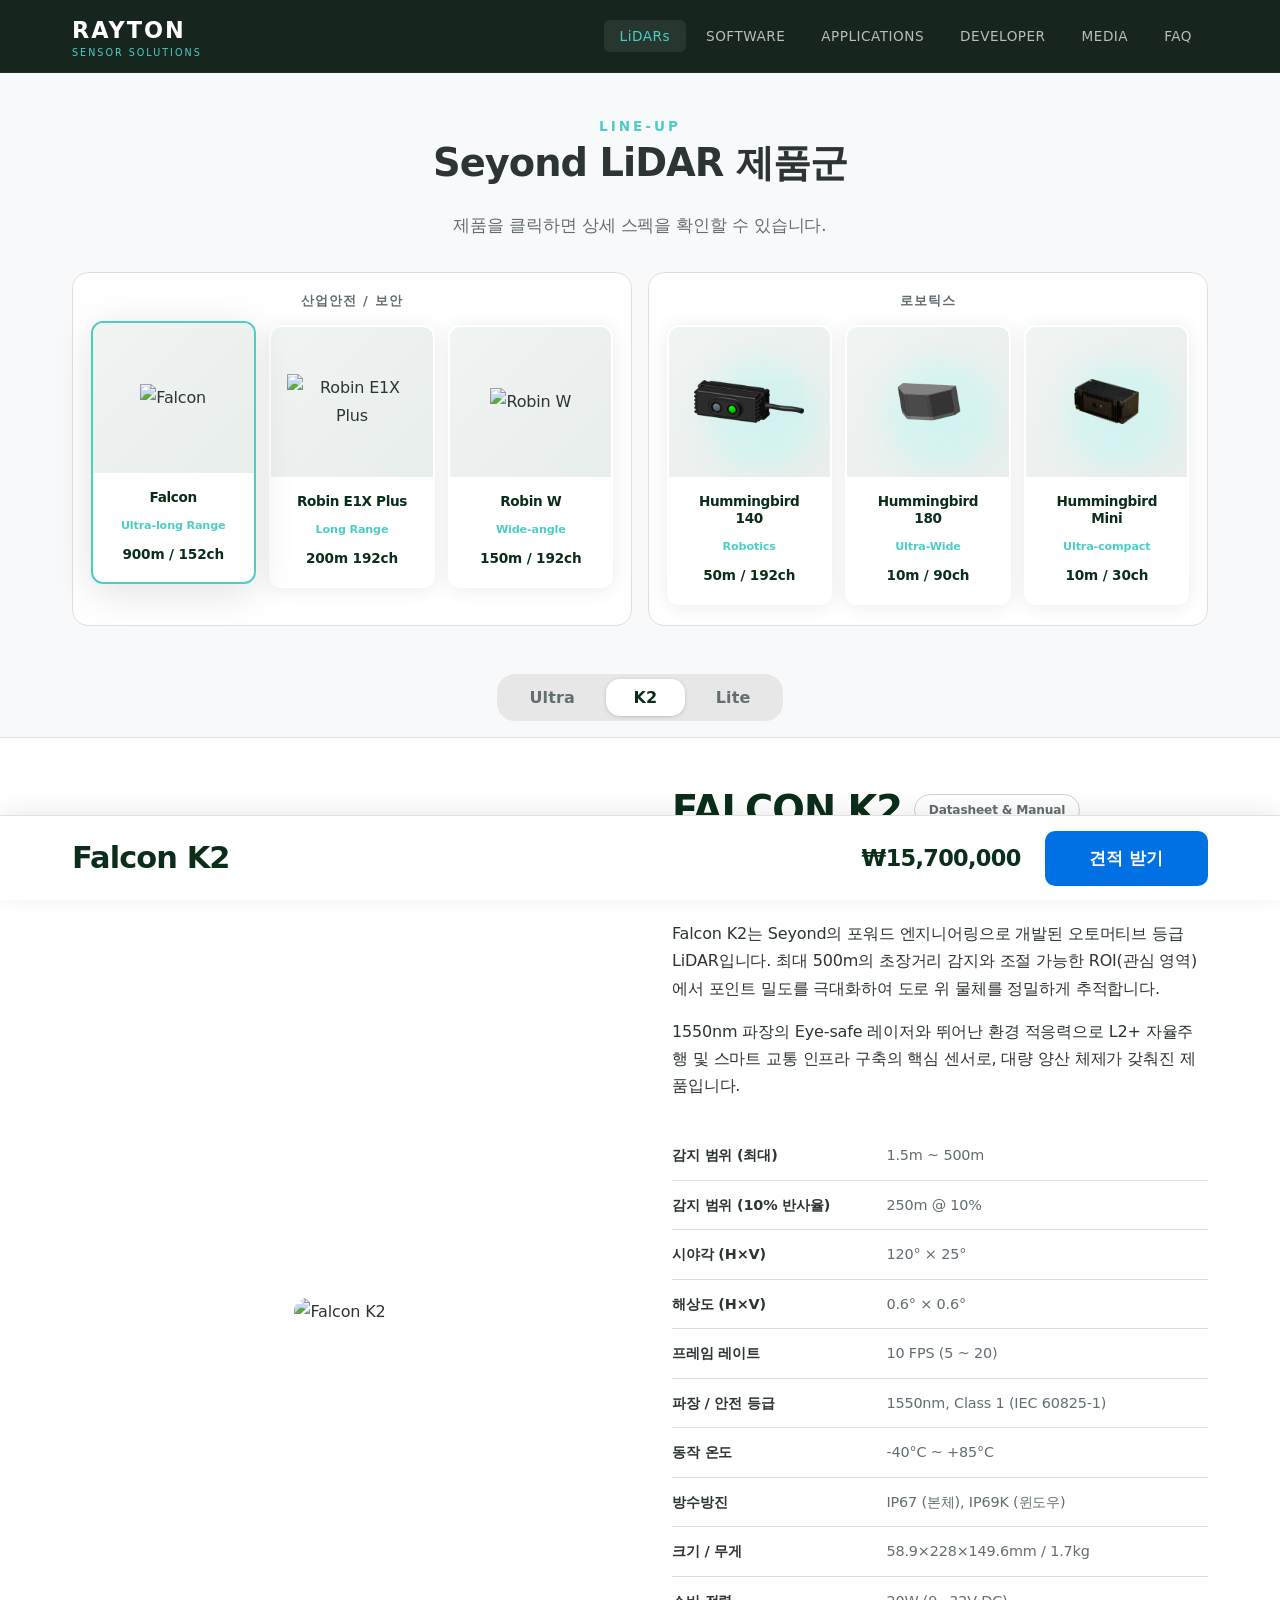
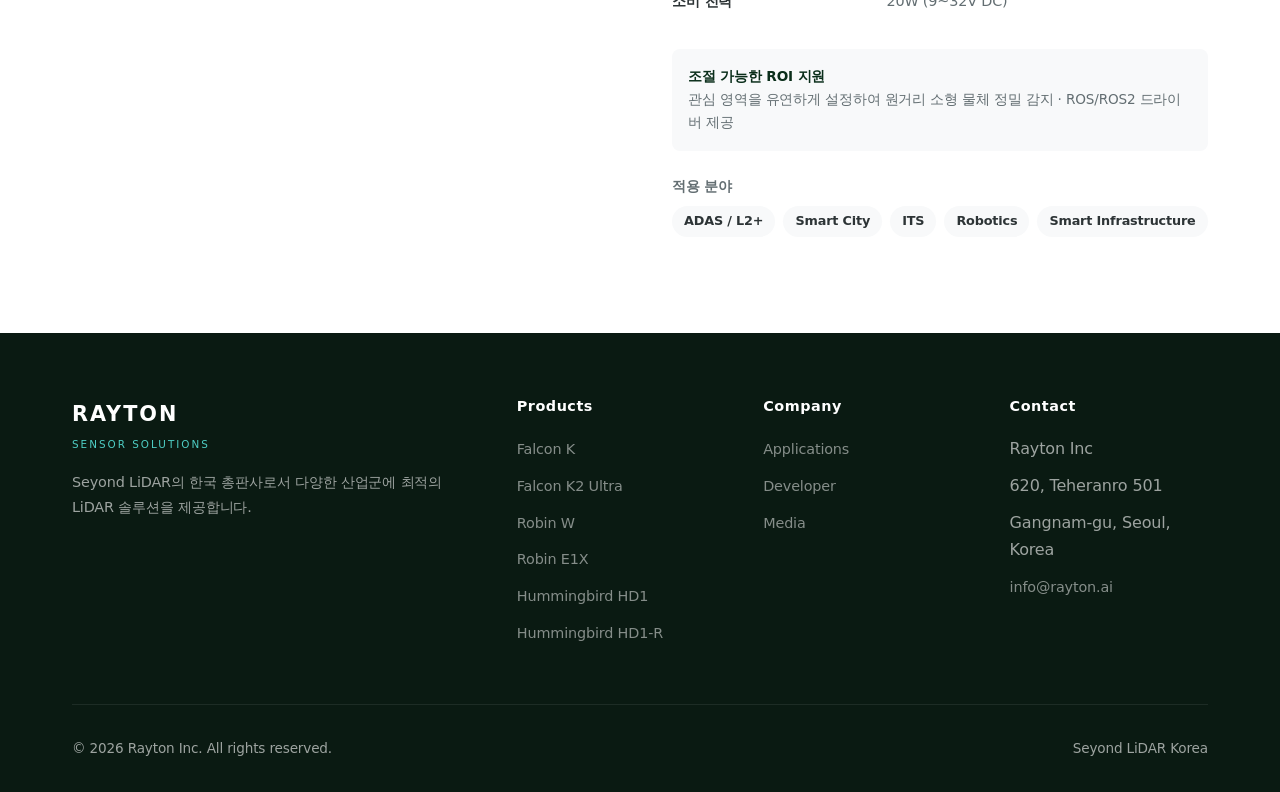
==== commit ded55ebe: "little spec modification 스펙 사항 수정, 설명 수정." ====
--- a/index.html
+++ b/index.html
@@ -55,7 +55,7 @@
               <div class="overview-card-body">
                 <h3>Falcon</h3>
                 <span>Ultra-long Range</span>
-                <p class="card-range" id="falcon-card-range">500m</p>
+                <p class="card-range" id="falcon-card-range">900m / 152ch</p>
               </div>
             </div>
             <div class="overview-card" data-target="robin-e1x-plus">
@@ -65,7 +65,7 @@
               <div class="overview-card-body">
                 <h3>Robin E1X Plus</h3>
                 <span>Long Range</span>
-                <p class="card-range">200m</p>
+                <p class="card-range">200m 192ch</p>
                 <p class="card-price">₩8,560,000</p>
               </div>
             </div>
@@ -76,7 +76,7 @@
               <div class="overview-card-body">
                 <h3>Robin W</h3>
                 <span>Wide-angle</span>
-                <p class="card-range">150m</p>
+                <p class="card-range">150m / 192ch</p>
                 <p class="card-price">₩8,560,000</p>
               </div>
             </div>
@@ -92,7 +92,7 @@
               <div class="overview-card-body">
                 <h3>Hummingbird 140</h3>
                 <span id="hb-card-label">Robotics</span>
-                <p class="card-range">50m</p>
+                <p class="card-range">50m / 192ch</p>
               </div>
             </div>
              <div class="overview-card" data-target="hummingbird-180">
@@ -102,7 +102,7 @@
               <div class="overview-card-body">
                 <h3>Hummingbird 180</h3>
                 <span>Ultra-Wide</span>
-                <p class="card-range">10m</p>
+                <p class="card-range">10m / 90ch</p>
                 <p class="card-price">출시 예정</p>
               </div>
             </div>
@@ -113,7 +113,7 @@
               <div class="overview-card-body">
                 <h3>Hummingbird Mini</h3>
                 <span>Ultra-compact</span>
-                <p class="card-range">10m</p>
+                <p class="card-range">10m / 30ch</p>
                 <p class="card-price">출시 예정</p>
               </div>
             </div>
@@ -129,7 +129,7 @@
       <span class="falcon-toggle-indicator"></span>
       <button class="falcon-ver-btn" data-ver="falcon-k2-ultra" data-range="900m">Ultra</button>
       <button class="falcon-ver-btn active" data-ver="falcon-k" data-range="500m">K2</button>
-      <button class="falcon-ver-btn" data-ver="falcon-k-lite" data-range="350m">Lite</button>
+      <button class="falcon-ver-btn" data-ver="falcon-k-lite" data-range="500m">Lite</button>
     </div>
   </div>
 
@@ -158,7 +158,7 @@
               <a href="#" class="btn-datasheet">Datasheet &amp; Manual</a>
             </div>
             <p class="product-tag" style="font-size:1rem;margin-bottom:1.5rem;">Ultra-long Range LiDAR<br>#High Fidelity #Automotive Grade #L2+</p>
-            <p style="margin-bottom:1rem;">Falcon K2는 Seyond의 포워드 엔지니어링으로 개발된 자동차 등급 LiDAR입니다. 최대 500m의 초장거리 감지와 조절 가능한 ROI(관심 영역)에서 포인트 밀도를 극대화하여 도로 위 물체를 정밀하게 추적합니다.</p>
+            <p style="margin-bottom:1rem;">Falcon K2는 Seyond의 포워드 엔지니어링으로 개발된 오토머티브 등급 LiDAR입니다. 최대 500m의 초장거리 감지와 조절 가능한 ROI(관심 영역)에서 포인트 밀도를 극대화하여 도로 위 물체를 정밀하게 추적합니다.</p>
             <p style="margin-bottom:2rem;">1550nm 파장의 Eye-safe 레이저와 뛰어난 환경 적응력으로 L2+ 자율주행 및 스마트 교통 인프라 구축의 핵심 센서로, 대량 양산 체제가 갖춰진 제품입니다.</p>
             <table style="width:100%;border-collapse:collapse;font-size:0.9rem;">
               <tr style="border-bottom:1px solid var(--border);"><td style="padding:0.75rem 0;font-weight:600;width:40%;">감지 범위 (최대)</td><td style="padding:0.75rem 0;color:var(--text-light);">1.5m ~ 500m</td></tr>
@@ -349,7 +349,7 @@
               <h2 style="color:var(--primary);margin-bottom:0;">HUMMINGBIRD 180</h2>
               <a href="#" class="btn-datasheet disabled" tabindex="-1" aria-disabled="true">Datasheet &amp; Manual</a>
             </div>
-            <p class="product-tag" style="font-size:1rem;margin-bottom:1.5rem;">Ultra-Wide Fully Solid-state LiDAR<br>#60g #USB-C #Modular #Easy Integration</p>
+            <p class="product-tag" style="font-size:1rem;margin-bottom:1.5rem;">Ultra-Wide Fully Solid-state LiDAR<br>#120g #USB-C #Modular #Easy Integration</p>
             <p style="margin-bottom:1rem;">Hummingbird 180는 Seyond의 초광각 솔리드 스테이트 LiDAR입니다. 50×25×26mm, 120g의 소형 폼팩터에 3W 초저전력 설계로, 공간과 전력이 제한된 환경에서도 사용 가능합니다.</p>
             <p style="margin-bottom:2rem;">USB Type-C 단일 케이블로 전원 공급 및 데이터 전송을 동시에 처리합니다. 실내 근거리 정밀 감지와 소형 로봇·드론·스마트 기기에 최적화된 제품입니다.</p>
             <table style="width:100%;border-collapse:collapse;font-size:0.9rem;">
@@ -360,7 +360,7 @@
               <tr style="border-bottom:1px solid var(--border);"><td style="padding:0.75rem 0;font-weight:600;">프레임 레이트</td><td style="padding:0.75rem 0;color:var(--text-light);">10 / 25 / 30 / 60 Hz</td></tr>
               <tr style="border-bottom:1px solid var(--border);"><td style="padding:0.75rem 0;font-weight:600;">인터페이스</td><td style="padding:0.75rem 0;color:var(--text-light);">USB Type-C</td></tr>
               <tr style="border-bottom:1px solid var(--border);"><td style="padding:0.75rem 0;font-weight:600;">동작 온도</td><td style="padding:0.75rem 0;color:var(--text-light);">-20°C ~ +65°C</td></tr>
-              <tr><td style="padding:0.75rem 0;font-weight:600;">크기 / 무게</td><td style="padding:0.75rem 0;color:var(--text-light);">50×25×26mm / 120g / 2W</td></tr>
+              <tr><td style="padding:0.75rem 0;font-weight:600;">크기 / 무게</td><td style="padding:0.75rem 0;color:var(--text-light);">50×25×26mm / 120g / 3W</td></tr>
             </table>
             <div style="margin-top:1.5rem;padding:1rem;background:var(--bg-light);border-radius:8px;font-size:0.85rem;color:var(--text-light);">
               <strong style="color:var(--primary);">최대 180° 커버리지</strong><br>
--- a/css/index.css
+++ b/css/index.css
@@ -67,7 +67,7 @@
   width: 110px;
   height: 110px;
   border-radius: 50%;
-  background: rgba(78, 205, 196, 0.45);
+  background: rgba(185, 246, 242, 0.45);
   bottom: 5%;
   right: 8%;
   z-index: 0;
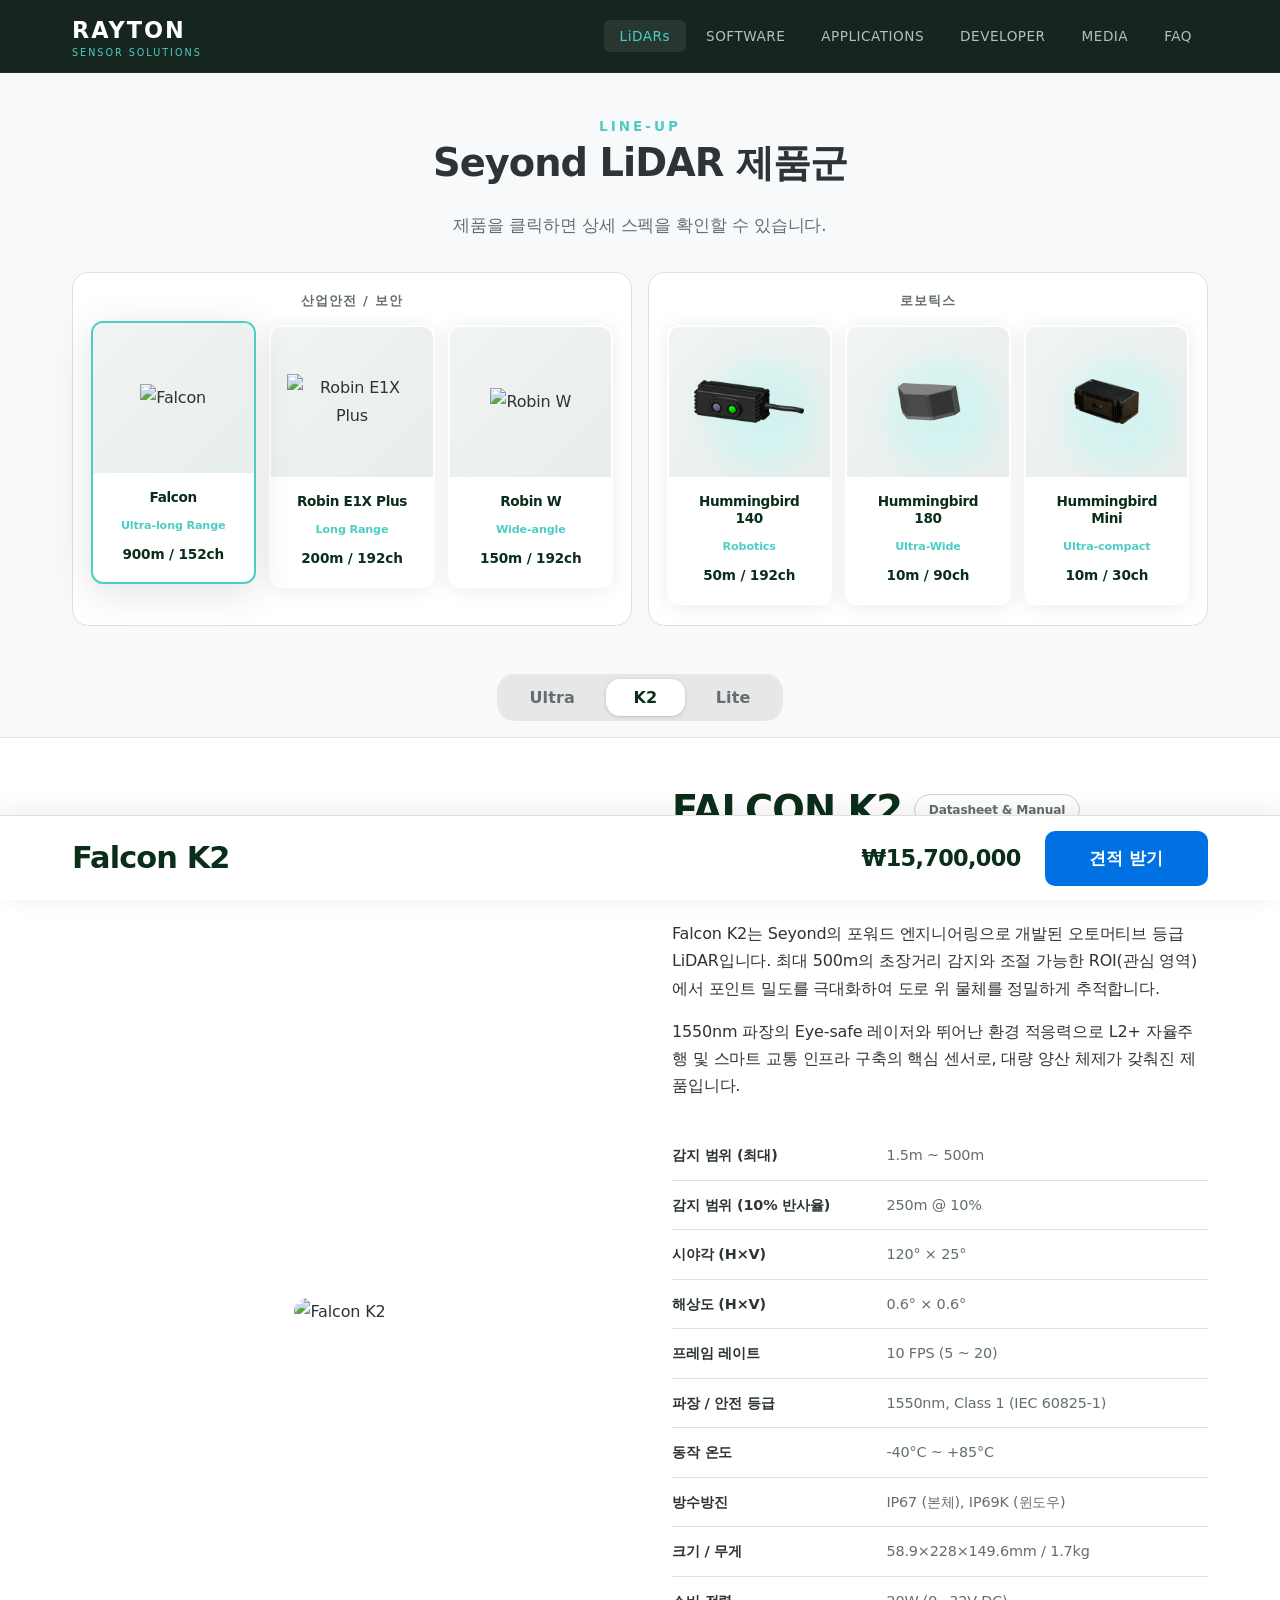
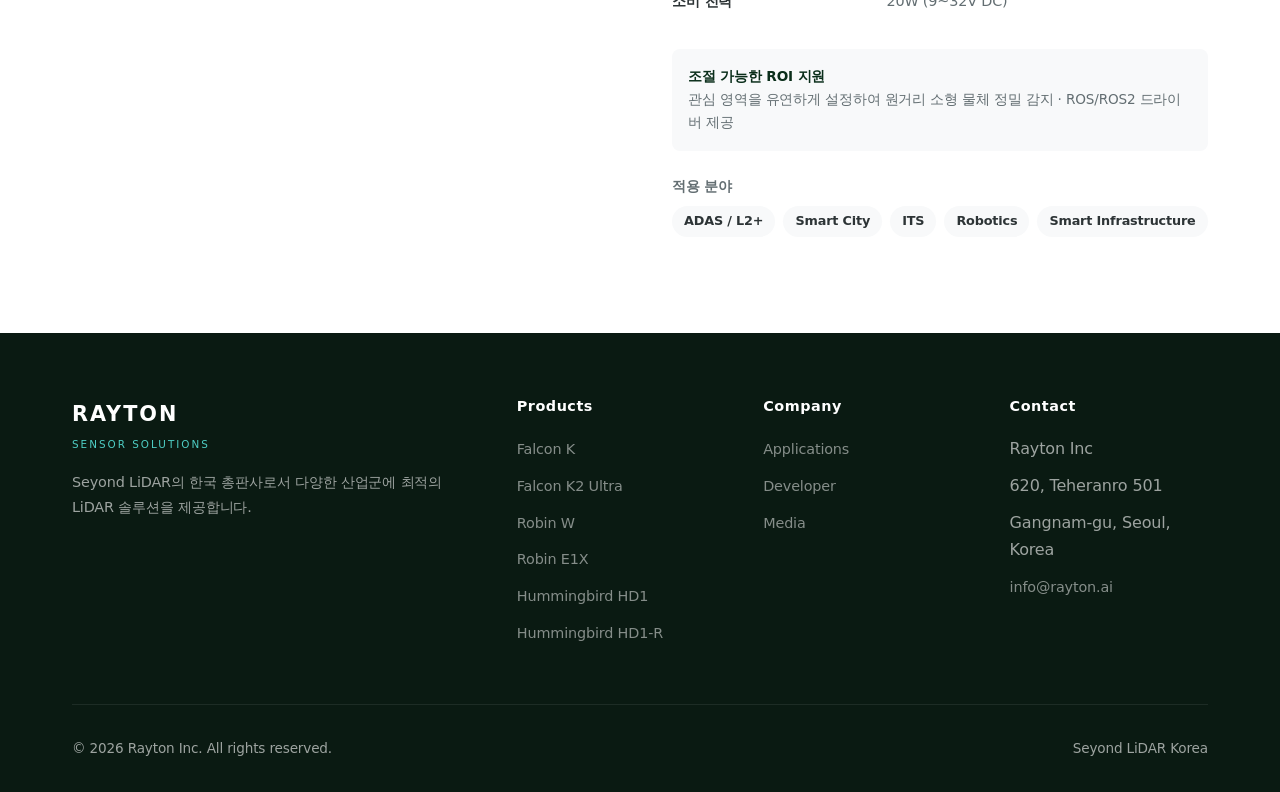
==== commit 4bb487a4: "add chanel line 라인수 추가" ====
--- a/index.html
+++ b/index.html
@@ -65,7 +65,7 @@
               <div class="overview-card-body">
                 <h3>Robin E1X Plus</h3>
                 <span>Long Range</span>
-                <p class="card-range">200m 192ch</p>
+                <p class="card-range">200m / 192ch</p>
                 <p class="card-price">₩8,560,000</p>
               </div>
             </div>
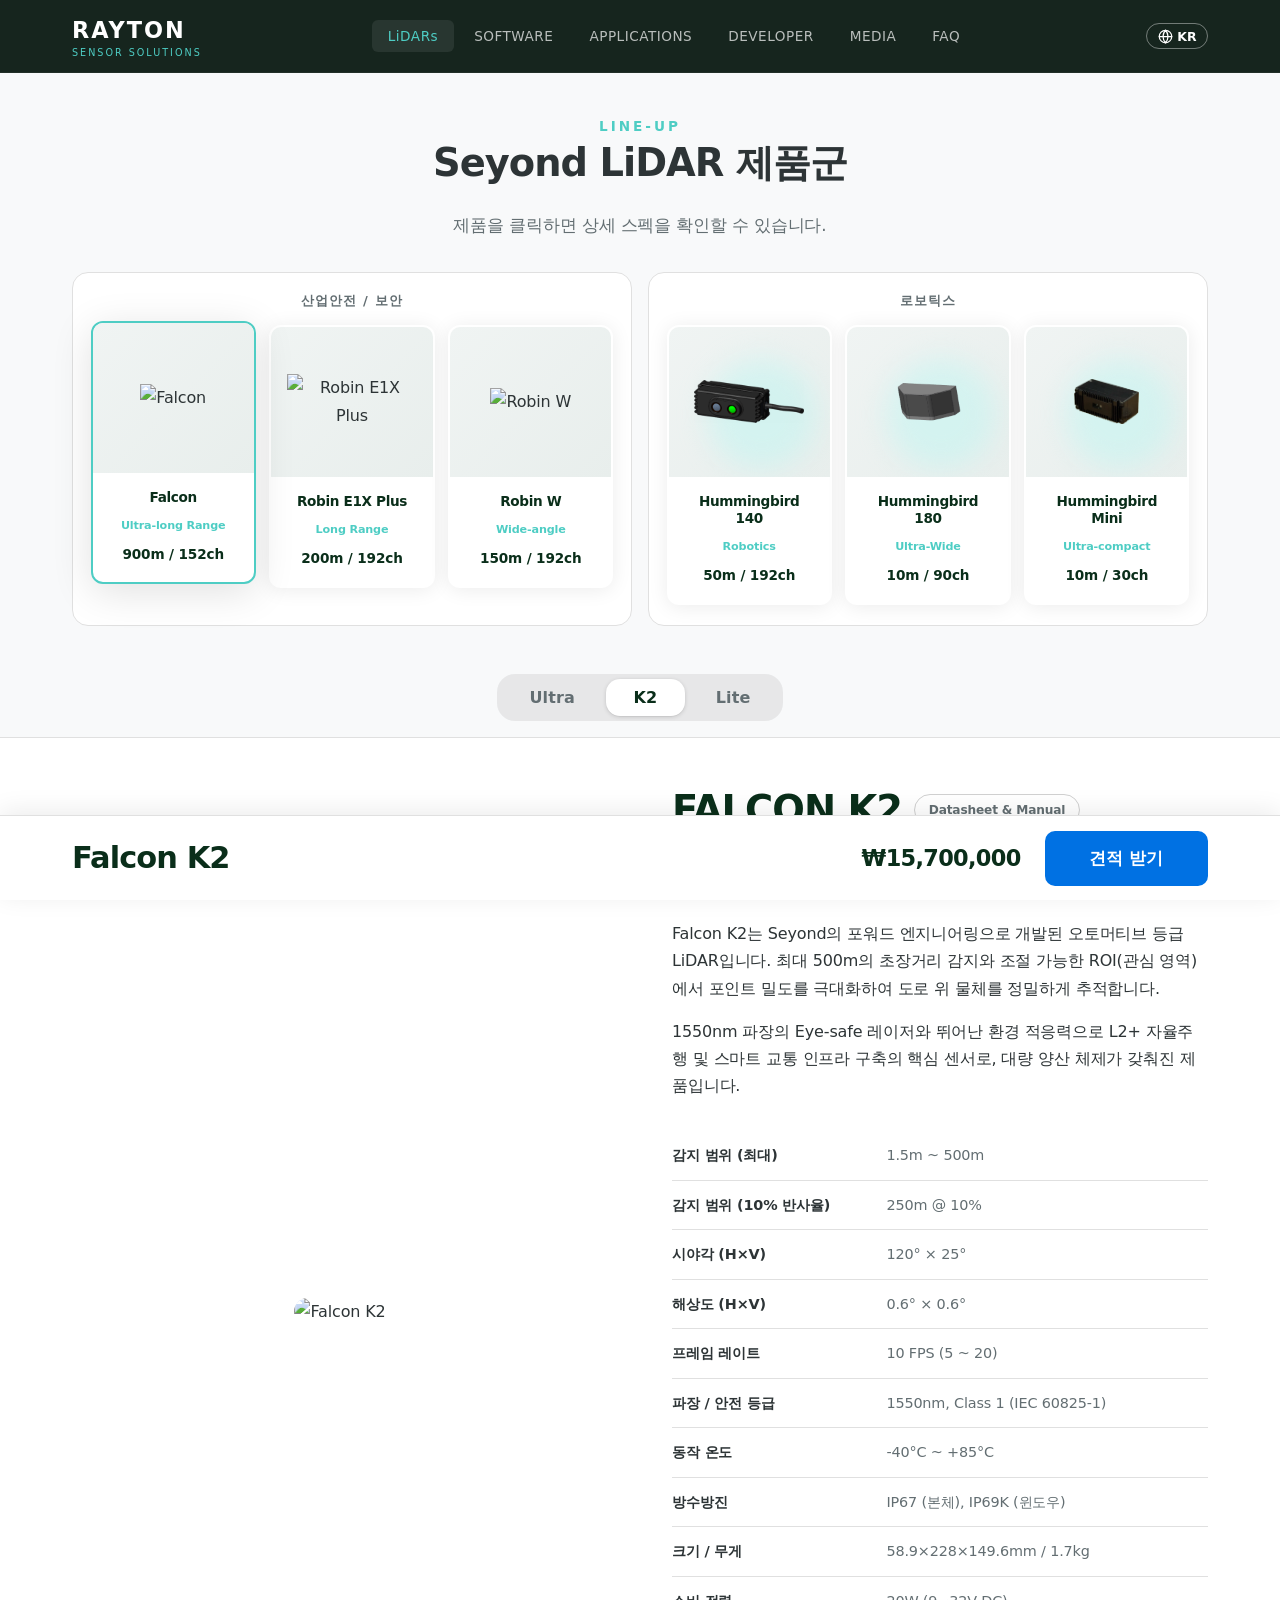
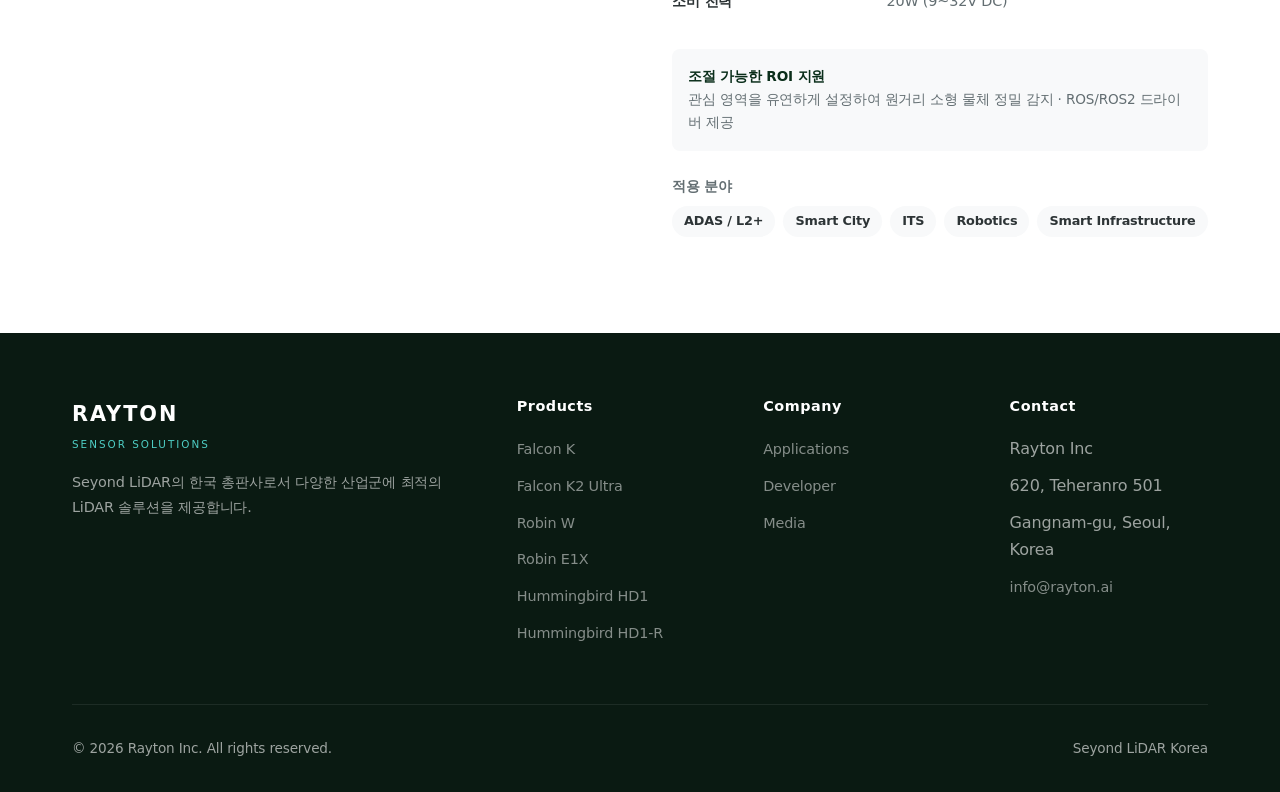
==== commit 013b2312: "Add full EN/KR language switcher with complete translation - UI strings (section title, category lab" ====
--- a/index.html
+++ b/index.html
@@ -30,6 +30,19 @@
         <li><a href="pages/media.html">MEDIA</a></li>
         <li><a href="pages/faq.html">FAQ</a></li>
       </ul>
+      <div class="lang-switcher">
+        <button class="lang-btn" id="lang-toggle">
+          <svg width="15" height="15" viewBox="0 0 24 24" fill="none" stroke="currentColor" stroke-width="2" stroke-linecap="round" stroke-linejoin="round">
+            <circle cx="12" cy="12" r="10"/>
+            <path d="M2 12h20M12 2a15.3 15.3 0 0 1 4 10 15.3 15.3 0 0 1-4 10 15.3 15.3 0 0 1-4-10 15.3 15.3 0 0 1 4-10z"/>
+          </svg>
+          <span id="lang-current">KR</span>
+        </button>
+        <div class="lang-dropdown" id="lang-dropdown">
+          <button class="lang-option active" data-lang="kr">한국어</button>
+          <button class="lang-option" data-lang="en">English</button>
+        </div>
+      </div>
       <button class="nav-toggle" aria-label="메뉴">
         <span></span><span></span><span></span>
       </button>
@@ -41,12 +54,12 @@
     <div class="container">
       <div style="text-align:center;">
         <span class="section-label">LINE-UP</span>
-        <h2 class="section-title">Seyond LiDAR 제품군</h2>
-        <p class="section-desc">제품을 클릭하면 상세 스펙을 확인할 수 있습니다.</p>
+        <h2 class="section-title" data-i18n="section-title">Seyond LiDAR 제품군</h2>
+        <p class="section-desc" data-i18n="section-desc">제품을 클릭하면 상세 스펙을 확인할 수 있습니다.</p>
       </div>
       <div class="overview-zones">
         <div class="category-zone">
-          <p class="category-label">산업안전 / 보안</p>
+          <p class="category-label" data-i18n="cat-industrial">산업안전 / 보안</p>
           <div class="overview-grid-3">
             <div class="overview-card selected" id="falcon-card" data-target="falcon-k">
               <div class="overview-card-img">
@@ -83,7 +96,7 @@
           </div>
         </div>
         <div class="category-zone">
-          <p class="category-label">로보틱스</p>
+          <p class="category-label" data-i18n="cat-robotics">로보틱스</p>
           <div class="overview-grid-3">
             <div class="overview-card" data-target="hummingbird-robot" id="hb-card">
               <div class="overview-card-img hb-circle">
@@ -376,12 +389,12 @@
               </div>
             </div>
             <div class="product-price" style="border-top:1px solid var(--border);margin-top:1.75rem;padding-top:1.25rem;">
-              <p class="price-label">가격</p>
-              <p class="price-inquiry">출시 예정</p>
-              <p class="price-note">* 출시 일정 및 가격은 추후 공지 예정입니다.</p>
+              <p class="price-label" data-i18n="price-label">가격</p>
+              <p class="price-inquiry" data-i18n="price-inquiry">출시 예정</p>
+              <p class="price-note" data-i18n="price-note">* 출시 일정 및 가격은 추후 공지 예정입니다.</p>
             </div>
             <div style="margin-top:2rem;display:flex;gap:1rem;flex-wrap:wrap;">
-              <button class="btn-quote" onclick="openQuote('Hummingbird Mini')">사전 문의</button>
+              <button class="btn-quote" data-i18n="btn-preorder" onclick="openQuote('Hummingbird Mini')">사전 문의</button>
             </div>
           </div>
         </div>
@@ -426,12 +439,12 @@
               </div>
             </div>
             <div class="product-price" style="border-top:1px solid var(--border);margin-top:1.75rem;padding-top:1.25rem;">
-              <p class="price-label">가격</p>
-              <p class="price-inquiry">출시 예정</p>
-              <p class="price-note">* 출시 일정 및 가격은 추후 공지 예정입니다.</p>
+              <p class="price-label" data-i18n="price-label">가격</p>
+              <p class="price-inquiry" data-i18n="price-inquiry">출시 예정</p>
+              <p class="price-note" data-i18n="price-note">* 출시 일정 및 가격은 추후 공지 예정입니다.</p>
             </div>
             <div style="margin-top:2rem;display:flex;gap:1rem;flex-wrap:wrap;">
-              <button class="btn-quote" onclick="openQuote('Hummingbird Mini')">사전 문의</button>
+              <button class="btn-quote" data-i18n="btn-preorder" onclick="openQuote('Hummingbird Mini')">사전 문의</button>
             </div>
           </div>
         </div>
@@ -502,41 +515,41 @@
   <div class="quote-overlay" id="quoteOverlay">
     <div class="quote-modal">
       <button class="quote-close" onclick="closeQuote()">&times;</button>
-      <h3>견적 요청</h3>
+      <h3 data-i18n="modal-title">견적 요청</h3>
       <div style="display:flex;align-items:center;gap:1rem;flex-wrap:wrap;">
         <div class="quote-product" id="quoteProductName" style="margin:0;"></div>
         <label style="display:flex;align-items:center;gap:0.4rem;font-size:0.85rem;font-weight:500;cursor:pointer;white-space:nowrap;">
           <input type="checkbox" id="otherInquiryCheck" onchange="toggleOtherInquiry(this.checked)" style="width:1rem;height:1rem;cursor:pointer;accent-color:var(--primary);">
-          기타문의
+          <span data-i18n="other-inquiry">기타문의</span>
         </label>
       </div>
       <form id="quoteForm">
         <div class="form-group">
-          <label>회사명 *</label>
-          <input type="text" id="quoteCompany" placeholder="회사명을 입력해주세요" required>
+          <label data-i18n="label-company">회사명 *</label>
+          <input type="text" id="quoteCompany" placeholder="회사명을 입력해주세요" data-i18n-placeholder="ph-company" required>
         </div>
         <div class="form-group">
-          <label>담당자명</label>
-          <input type="text" id="quoteName" placeholder="성함을 입력해주세요">
+          <label data-i18n="label-name">담당자명</label>
+          <input type="text" id="quoteName" placeholder="성함을 입력해주세요" data-i18n-placeholder="ph-name">
         </div>
         <div class="form-group">
-          <label>이메일 *</label>
+          <label data-i18n="label-email">이메일 *</label>
           <input type="email" id="quoteEmail" placeholder="email@company.com" required>
         </div>
         <div class="form-group">
-          <label>연락처</label>
+          <label data-i18n="label-phone">연락처</label>
           <input type="tel" id="quotePhone" placeholder="010-0000-0000">
         </div>
         <div class="form-group" id="qtyGroup">
-          <label id="qtyLabel">주문 수량 *</label>
-          <input type="text" id="quoteQty" placeholder="예: 10대, 100대, 샘플 1대" required>
+          <label id="qtyLabel" data-i18n="label-qty">주문 수량 *</label>
+          <input type="text" id="quoteQty" placeholder="예: 10대, 100대, 샘플 1대" data-i18n-placeholder="ph-qty" required>
         </div>
         <div class="form-group">
-          <label>추가 요청사항</label>
-          <textarea id="quoteMessage" placeholder="납기, 용도, 기술 문의 등 추가 사항을 입력해주세요"></textarea>
+          <label data-i18n="label-message">추가 요청사항</label>
+          <textarea id="quoteMessage" placeholder="납기, 용도, 기술 문의 등 추가 사항을 입력해주세요" data-i18n-placeholder="ph-message"></textarea>
         </div>
         <div class="btn-row">
-          <button type="submit" class="btn btn-primary" style="flex:1;">이메일로 견적 요청 보내기</button>
+          <button type="submit" class="btn btn-primary" style="flex:1;" data-i18n="btn-submit">이메일로 견적 요청 보내기</button>
         </div>
       </form>
     </div>
@@ -551,7 +564,7 @@
           <div class="sticky-bar-price-wrap">
             <span class="sticky-bar-price" id="sticky-product-price">₩14,000,000</span>
           </div>
-          <button class="sticky-bar-btn" id="sticky-quote-btn">견적 받기</button>
+          <button class="sticky-bar-btn" id="sticky-quote-btn" data-i18n="sticky-btn">견적 받기</button>
         </div>
       </div>
     </div>
@@ -605,6 +618,7 @@
   <script src="js/main.js"></script>
   <script>
     let currentProduct = '';
+    let currentLang = 'kr';
 
     const productData = {
       'falcon-k':        { name: 'Falcon K2',       price: '₩15,700,000', inquiry: false },
@@ -756,7 +770,7 @@
 
     function openQuote(productName) {
       currentProduct = productName;
-      document.getElementById('quoteProductName').textContent = productName + ' 견적 요청';
+      document.getElementById('quoteProductName').textContent = productName + (currentLang === 'en' ? ' Quote Request' : ' 견적 요청');
       document.getElementById('otherInquiryCheck').checked = false;
       toggleOtherInquiry(false);
       document.getElementById('quoteOverlay').classList.add('active');
@@ -776,12 +790,12 @@
         qtyInput.disabled = true;
         qtyInput.required = false;
         qtyInput.value = '';
-        qtyLabel.textContent = '주문 수량';
+        qtyLabel.textContent = currentLang === 'en' ? 'Order Quantity' : '주문 수량';
         qtyGroup.style.opacity = '0.4';
       } else {
         qtyInput.disabled = false;
         qtyInput.required = true;
-        qtyLabel.textContent = '주문 수량 *';
+        qtyLabel.textContent = currentLang === 'en' ? 'Order Quantity *' : '주문 수량 *';
         qtyGroup.style.opacity = '1';
       }
     }
@@ -825,16 +839,291 @@
   </script>
 
   <script>
-    fetch('https://ipapi.co/json/')
-      .then(r => r.json())
-      .then(data => {
-        if (data.country_code !== 'KR') {
-          document.querySelectorAll('.card-price, .product-price, .sticky-bar-price-wrap').forEach(el => {
-            el.style.display = 'none';
-          });
+    // UI string translations
+    const i18nStrings = {
+      kr: {
+        'section-title': 'Seyond LiDAR 제품군',
+        'section-desc': '제품을 클릭하면 상세 스펙을 확인할 수 있습니다.',
+        'cat-industrial': '산업안전 / 보안',
+        'cat-robotics': '로보틱스',
+        'price-label': '가격',
+        'price-inquiry': '출시 예정',
+        'price-note': '* 출시 일정 및 가격은 추후 공지 예정입니다.',
+        'btn-preorder': '사전 문의',
+        'modal-title': '견적 요청',
+        'other-inquiry': '기타문의',
+        'label-company': '회사명 *',
+        'label-name': '담당자명',
+        'label-email': '이메일 *',
+        'label-phone': '연락처',
+        'label-qty': '주문 수량 *',
+        'label-message': '추가 요청사항',
+        'btn-submit': '이메일로 견적 요청 보내기',
+        'sticky-btn': '견적 받기',
+        'ph-company': '회사명을 입력해주세요',
+        'ph-name': '성함을 입력해주세요',
+        'ph-qty': '예: 10대, 100대, 샘플 1대',
+        'ph-message': '납기, 용도, 기술 문의 등 추가 사항을 입력해주세요',
+      },
+      en: {
+        'section-title': 'Seyond LiDAR Products',
+        'section-desc': 'Click a product to view its detailed specifications.',
+        'cat-industrial': 'Industrial Safety / Security',
+        'cat-robotics': 'Robotics',
+        'price-label': 'Price',
+        'price-inquiry': 'Coming Soon',
+        'price-note': '* Launch schedule and pricing will be announced.',
+        'btn-preorder': 'Pre-order Inquiry',
+        'modal-title': 'Request a Quote',
+        'other-inquiry': 'Other Inquiry',
+        'label-company': 'Company *',
+        'label-name': 'Contact Name',
+        'label-email': 'Email *',
+        'label-phone': 'Phone',
+        'label-qty': 'Order Quantity *',
+        'label-message': 'Additional Notes',
+        'btn-submit': 'Send Quote Request via Email',
+        'sticky-btn': 'Get a Quote',
+        'ph-company': 'Enter company name',
+        'ph-name': 'Enter your name',
+        'ph-qty': 'e.g., 10 units, 100 units, 1 sample',
+        'ph-message': 'Delivery schedule, use case, technical inquiries, etc.',
+      }
+    };
+
+    // Spec table label translations (first column)
+    const specLabelMap = {
+      '감지 범위 (최대)': 'Max Detection Range',
+      '감지 범위 (10% 반사율)': 'Range @ 10% Reflectivity',
+      '감지 범위': 'Detection Range',
+      '시야각 non-ROI (H×V)': 'Non-ROI FOV (H×V)',
+      '시야각 ROI (H×V)': 'ROI FOV (H×V)',
+      '시야각 (H×V)': 'FOV (H×V)',
+      '시야각 (FOV)': 'FOV',
+      '시야각': 'FOV',
+      '해상도 ROI (H×V)': 'ROI Resolution (H×V)',
+      'ROI 해상도 (H×V)': 'ROI Resolution (H×V)',
+      '해상도 (H×V)': 'Resolution (H×V)',
+      '스캐닝 라인': 'Scan Lines',
+      '프레임 레이트': 'Frame Rate',
+      '파장 / 안전 등급': 'Wavelength / Safety Class',
+      '파장': 'Wavelength',
+      '동작 온도': 'Operating Temp.',
+      '방수방진': 'IP Rating',
+      '크기 (H×W×D)': 'Dimensions (H×W×D)',
+      '크기 / 무게': 'Dimensions / Weight',
+      '무게': 'Weight',
+      '소비 전력': 'Power Consumption',
+      '채널 수': 'Channels',
+      '인터페이스': 'Interface',
+      '시간 동기화': 'Time Sync',
+      '픽셀 수 (H×V)': 'Pixels (H×V)',
+      '기술': 'Technology',
+      '적용 분야': 'Applications',
+    };
+
+    // Spec table value translations (second column, Korean values only)
+    const specValueMap = {
+      '광각 (Wide-angle)': 'Wide-angle',
+      'Side detection, 로봇, 산업자동화': 'Side detection, Robotics, Industrial Automation',
+      '0.1m ~ 10m (실내, 10% 반사율)': '0.1m – 10m (Indoor, 10% reflectivity)',
+      '200m @ 100 klx 직사광': '200m @ 100 klx direct sunlight',
+      '10 FPS (5~20 FPS 조정 가능)': '10 FPS (adjustable: 5–20 FPS)',
+      'IP67 (본체), IP69K (윈도우)': 'IP67 (body), IP69K (window)',
+      '152ch (최대 216ch)': '152ch (up to 216ch)',
+    };
+
+    // Product description paragraph translations
+    const descMap = {
+      'Falcon K2는 Seyond의 포워드 엔지니어링으로 개발된 오토머티브 등급 LiDAR입니다. 최대 500m의 초장거리 감지와 조절 가능한 ROI(관심 영역)에서 포인트 밀도를 극대화하여 도로 위 물체를 정밀하게 추적합니다.':
+        'Developed through Seyond\'s forward engineering, the Falcon K2 is an automotive-grade LiDAR. It achieves ultra-long-range detection up to 500m and maximizes point density within an adjustable ROI to precisely track objects on the road.',
+      '1550nm 파장의 Eye-safe 레이저와 뛰어난 환경 적응력으로 L2+ 자율주행 및 스마트 교통 인프라 구축의 핵심 센서로, 대량 양산 체제가 갖춰진 제품입니다.':
+        'With an eye-safe 1550nm laser and outstanding environmental adaptability, it serves as a core sensor for L2+ autonomous driving and smart transportation infrastructure — available in mass production.',
+      'Falcon K Lite는 Falcon K1 LiDAR를 기반으로 Seyond이 개발한 초고성능 산업용 LiDAR로, V2X, 스마트 시티, 스마트 하이웨이 등 다양한 환경에 최적화되어 있습니다.':
+        'Built on the Falcon K1 LiDAR, Falcon K Lite is a high-performance industrial LiDAR developed by Seyond, optimized for V2X, smart cities, smart highways, and more.',
+      '500m 초장거리 감지와 ROI 모드에서 0.09°×0.15°의 초고해상도로 원거리 소형 물체를 정밀하게 인식합니다. 유연한 ROI 조정으로 장착 위치에 관계없이 높은 다양성의 포인트 클라우드를 제공합니다.':
+        'With up to 500m detection range and 0.09°×0.15° ultra-high resolution in ROI mode, it precisely detects small distant objects. Flexible ROI adjustment provides high-density point clouds regardless of mounting position.',
+      'Falcon K2 Ultra는 자체 설계 ASIC 칩 기반으로 고해상도와 초장거리 감지 능력을 동시에 구현한 플래그십 LiDAR입니다. 최대 900m의 감지 거리와 8가지 스캔 패턴 실시간 전환을 지원합니다.':
+        'Powered by a custom-designed ASIC chip, the Falcon K2 Ultra is Seyond\'s flagship LiDAR that achieves both high resolution and ultra-long-range detection simultaneously. It supports detection up to 900m with real-time switching between 8 scan patterns.',
+      'ADAS, 스마트 시티, 고속도로, 철도, 항만, 광산 등 다양한 분야에 적합하며, 자동차 등급 기준으로 설계되어 장기적인 안정성과 신뢰성을 보장합니다.':
+        'Designed to automotive-grade standards for long-term stability and reliability, it is suited for ADAS, smart cities, highways, railways, ports, mines, and beyond.',
+      'Robin W는 광각 감지에 최적화된 905nm 계열의 LiDAR 센서입니다. Side detection 및 근거리 광각 모니터링에 탁월한 성능을 발휘합니다.':
+        'Robin W is a 905nm LiDAR sensor optimized for wide-angle detection. It delivers excellent performance for side detection and short-range wide-angle monitoring.',
+      '컴팩트한 디자인으로 다양한 환경에 유연하게 설치 가능하며, 대량 양산을 통해 안정적인 품질과 가격 경쟁력을 확보하고 있습니다.':
+        'Its compact design enables flexible installation in diverse environments, and mass production ensures stable quality and competitive pricing.',
+      'Robin E1X Plus는 E1X의 성능을 한 단계 높인 차세대 장거리 LiDAR입니다. 192라인 단방향 스캐닝과 0.1°×0.1° 초고해상도로 최대 250m 감지 범위를 제공하며, 초당 2,304,000포인트의 고밀도 포인트 클라우드를 생성합니다.':
+        'Robin E1X Plus is the next-generation long-range LiDAR, elevating E1X performance to the next level. With 192-line unidirectional scanning and 0.1°×0.1° ultra-high resolution, it provides up to 250m detection range and generates 2,304,000 points per second.',
+      '31mm×107mm×101mm의 초소형 폼팩터와 ~8W 저전력 설계로 차량 탑재 및 도로변 설치 모두에 최적화되어 있으며, Client SDK와 ROS/ROS2 드라이버를 지원합니다.':
+        'The ultra-compact 31×107×101mm form factor and ~8W low-power design optimize it for both vehicle mounting and roadside installation. Supports Client SDK and ROS/ROS2 drivers.',
+      'Hummingbird 180는 Seyond의 초광각 솔리드 스테이트 LiDAR입니다. 50×25×26mm, 120g의 소형 폼팩터에 3W 초저전력 설계로, 공간과 전력이 제한된 환경에서도 사용 가능합니다.':
+        'Hummingbird 180 is Seyond\'s ultra-wide-angle solid-state LiDAR. In a compact 50×25×26mm, 120g form factor with 3W ultra-low-power design, it operates even in space- and power-constrained environments.',
+      'USB Type-C 단일 케이블로 전원 공급 및 데이터 전송을 동시에 처리합니다. 실내 근거리 정밀 감지와 소형 로봇·드론·스마트 기기에 최적화된 제품입니다.':
+        'A single USB Type-C cable handles both power supply and data transfer simultaneously. Optimized for precise indoor short-range sensing and small robots, drones, and smart devices.',
+      'Hummingbird Mini는 Seyond의 초소형 완전 솔리드 스테이트 LiDAR입니다. 50×20×26mm, 60g의 극소형 폼팩터에 <2W 초저전력 설계로, 공간과 전력이 제한된 환경에서도 유연하게 통합 가능합니다.':
+        'Hummingbird Mini is Seyond\'s ultra-compact fully solid-state LiDAR. In an extremely small 50×20×26mm, 60g form factor with <2W ultra-low-power design, it integrates flexibly even in space- and power-constrained environments.',
+      '모듈식 설계로 최대 180° 커버리지까지 확장 가능하며, USB Type-C 단일 케이블로 전원 공급 및 데이터 전송을 동시에 처리합니다. 실내 근거리 정밀 감지와 소형 로봇·드론·스마트 기기에 최적화된 제품입니다.':
+        'Its modular design enables expansion up to 180° coverage, while a single USB Type-C cable handles both power and data transfer. Optimized for precise indoor short-range sensing and small robots, drones, and smart devices.',
+      'Hummingbird HD1은 자동차 OEM을 위한 완전 솔리드 스테이트 LiDAR입니다. 혁신적인 전자 스캐닝 설계로 기계적 부품 없이 뛰어난 내구성과 신뢰성을 보장하며, -40°C~85°C 광범위 동작 온도를 지원합니다.':
+        'Hummingbird HD1 is a fully solid-state LiDAR for automotive OEMs. Its innovative electronic scanning design ensures exceptional durability and reliability without mechanical components, supporting a wide operating temperature range of -40°C to 85°C.',
+      '140°×100° 초광각 시야각과 0.55°×0.52° 고해상도로 도킹, 주차 보조, 보행자 감지 등 고밀도 환경에서의 근거리 정밀 3D 인지를 실현합니다.':
+        'With a 140°×100° ultra-wide FOV and 0.55°×0.52° high resolution, it enables precise short-range 3D perception in dense environments — from docking and parking assistance to pedestrian detection.',
+      'Hummingbird HD1-R은 로봇(AMR/AGV) 전용으로 설계된 완전 솔리드 스테이트 LiDAR입니다. 37×92×45mm의 초소형 폼팩터로 다양한 로봇 플랫폼에 유연하게 통합 가능합니다.':
+        'Hummingbird HD1-R is a fully solid-state LiDAR designed specifically for robots (AMR/AGV). Its ultra-compact 37×92×45mm form factor enables flexible integration into various robot platforms.',
+      'Automotive 버전과 동일한 140°×100° 초광각 시야각 및 192CH를 제공하면서도 더 작은 크기와 낮은 소비 전력(≤6W)으로 배터리 구동 로봇에 최적화되었습니다.':
+        'While offering the same 140°×100° ultra-wide FOV and 192CH as the Automotive version, it is optimized for battery-powered robots with a smaller footprint and lower power consumption (≤6W).',
+    };
+
+    // Callout box translations (keyed by strong text)
+    const calloutMap = {
+      '조절 가능한 ROI 지원': { strong: 'Adjustable ROI Support', body: 'Flexibly configure the region of interest for precision long-range detection of small objects · ROS/ROS2 driver included' },
+      '스캔 패턴 8종 실시간 전환 지원': { strong: '8 Scan Patterns with Real-time Switching', body: '26°/22°/21°/20° FOV, 1x/2x ROI, 3Hz low-speed mode and more operational modes available' },
+      'E1X 대비 업그레이드 포인트': { strong: 'Key Upgrades over E1X', body: 'Scan lines 96→192 (2× improvement) · Vertical FOV expanded to 19.2° · Client SDK added' },
+      '최대 180° 커버리지': { strong: 'Up to 180° Coverage', body: '' },
+      '모듈 확장으로 최대 180° 커버리지': { strong: 'Up to 180° Coverage via Module Expansion', body: 'Single unit: 65°×54° · Multi-module configuration: up to 180° wide-angle coverage' },
+    };
+
+    // Application tag translations (Korean → English)
+    const tagMap = {
+      '소형 로봇 / AMR': 'Small Robot / AMR',
+      '드론': 'Drone',
+      '스마트 기기': 'Smart Device',
+      '실내 매핑': 'Indoor Mapping',
+      '제스처 인식': 'Gesture Recognition',
+    };
+
+    const priceEls = () => document.querySelectorAll('.card-price, .product-price, .sticky-bar-price-wrap');
+
+    function applyLang(lang) {
+      currentLang = lang;
+      const isKR = lang === 'kr';
+      const strings = i18nStrings[lang];
+
+      // Price visibility
+      priceEls().forEach(el => el.style.display = isKR ? '' : 'none');
+
+      // Navbar indicator + dropdown state
+      document.getElementById('lang-current').textContent = isKR ? 'KR' : 'EN';
+      document.querySelectorAll('.lang-option').forEach(b => {
+        b.classList.toggle('active', b.dataset.lang === lang);
+      });
+
+      // data-i18n text swap
+      document.querySelectorAll('[data-i18n]').forEach(el => {
+        const key = el.dataset.i18n;
+        if (strings[key] !== undefined) el.textContent = strings[key];
+      });
+
+      // data-i18n-placeholder swap
+      document.querySelectorAll('[data-i18n-placeholder]').forEach(el => {
+        const key = el.dataset.i18nPlaceholder;
+        if (strings[key] !== undefined) el.placeholder = strings[key];
+      });
+
+      // Spec table label swap (first-column cells in product details)
+      document.querySelectorAll('.product-detail table td:first-child').forEach(td => {
+        const text = td.textContent.trim();
+        if (isKR) {
+          if (td.dataset.krText) td.textContent = td.dataset.krText;
+        } else {
+          if (!td.dataset.krText) td.dataset.krText = text;
+          const en = specLabelMap[td.dataset.krText];
+          if (en) td.textContent = en;
         }
-      })
-      .catch(() => {});
+      });
+
+      // Spec table value swap (second-column cells, Korean values only)
+      document.querySelectorAll('.product-detail table td:last-child').forEach(td => {
+        const text = td.textContent.trim();
+        if (isKR) {
+          if (td.dataset.krText) td.textContent = td.dataset.krText;
+        } else {
+          if (!td.dataset.krText && specValueMap[text]) td.dataset.krText = text;
+          if (td.dataset.krText) {
+            const en = specValueMap[td.dataset.krText];
+            if (en) td.textContent = en;
+          }
+        }
+      });
+
+      // Product description paragraphs
+      document.querySelectorAll('.product-detail p').forEach(p => {
+        if (isKR) {
+          if (p.dataset.krText) p.textContent = p.dataset.krText;
+        } else {
+          const text = p.textContent.trim();
+          // "적용 분야" heading
+          if (text === '적용 분야') {
+            if (!p.dataset.krText) p.dataset.krText = text;
+            p.textContent = 'Applications';
+            return;
+          }
+          // Description paragraphs
+          if (!p.dataset.krText && descMap[text]) p.dataset.krText = text;
+          if (p.dataset.krText) {
+            const en = descMap[p.dataset.krText];
+            if (en) p.textContent = en;
+          }
+        }
+      });
+
+      // Callout box swap (divs with a <strong> child inside product details)
+      document.querySelectorAll('.product-detail div[style*="background:var(--bg-light)"]').forEach(box => {
+        const strong = box.querySelector('strong');
+        if (!strong) return;
+        if (isKR) {
+          if (box.dataset.krHtml) box.innerHTML = box.dataset.krHtml;
+        } else {
+          const krKey = strong.dataset.krText || strong.textContent.trim();
+          const enData = calloutMap[krKey];
+          if (enData) {
+            if (!box.dataset.krHtml) box.dataset.krHtml = box.innerHTML;
+            box.innerHTML = `<strong style="color:var(--primary);">${enData.strong}</strong>${enData.body ? '<br>' + enData.body : ''}`;
+          }
+        }
+      });
+
+      // Application tag spans
+      document.querySelectorAll('.product-detail span[style*="background:var(--bg-light)"]').forEach(span => {
+        const text = span.textContent.trim();
+        if (isKR) {
+          if (span.dataset.krText) span.textContent = span.dataset.krText;
+        } else {
+          if (tagMap[text]) {
+            if (!span.dataset.krText) span.dataset.krText = text;
+            span.textContent = tagMap[text];
+          }
+        }
+      });
+
+      localStorage.setItem('lang', lang);
+    }
+
+    // Init: localStorage → geo-IP fallback
+    const saved = localStorage.getItem('lang');
+    if (saved) {
+      applyLang(saved);
+    } else {
+      fetch('https://ipapi.co/json/')
+        .then(r => r.json())
+        .then(data => { if (data.country_code !== 'KR') applyLang('en'); })
+        .catch(() => {});
+    }
+
+    // Dropdown toggle
+    const langToggle = document.getElementById('lang-toggle');
+    const langDropdown = document.getElementById('lang-dropdown');
+    langToggle.addEventListener('click', e => {
+      e.stopPropagation();
+      langDropdown.classList.toggle('open');
+    });
+    document.addEventListener('click', () => langDropdown.classList.remove('open'));
+
+    document.querySelectorAll('.lang-option').forEach(btn => {
+      btn.addEventListener('click', () => {
+        applyLang(btn.dataset.lang);
+        langDropdown.classList.remove('open');
+      });
+    });
   </script>
   <button class="back-to-top" aria-label="맨 위로">↑</button>
 </body>
--- a/css/index.css
+++ b/css/index.css
@@ -103,6 +103,55 @@
   color: #999; font-size: 0.6rem; font-weight: 600; text-align: center; line-height: 1.3;
 }
 
+/* Language Switcher */
+.lang-switcher {
+  position: relative;
+}
+.lang-btn {
+  display: flex;
+  align-items: center;
+  gap: 0.3rem;
+  background: none;
+  border: 1.5px solid rgba(255,255,255,0.4);
+  border-radius: 20px;
+  padding: 0.28rem 0.65rem;
+  font-size: 0.78rem;
+  font-weight: 700;
+  cursor: pointer;
+  color: var(--text-white);
+  font-family: var(--font-main);
+  transition: border-color 0.2s;
+}
+.lang-btn:hover { border-color: var(--text-white); }
+.lang-dropdown {
+  display: none;
+  position: absolute;
+  top: calc(100% + 0.5rem);
+  right: 0;
+  background: var(--bg);
+  border: 1px solid var(--border);
+  border-radius: 10px;
+  box-shadow: 0 4px 20px rgba(0,0,0,0.1);
+  overflow: hidden;
+  min-width: 110px;
+  z-index: 1100;
+}
+.lang-dropdown.open { display: block; }
+.lang-option {
+  display: block;
+  width: 100%;
+  padding: 0.6rem 1rem;
+  background: none;
+  border: none;
+  text-align: left;
+  font-size: 0.85rem;
+  cursor: pointer;
+  font-family: var(--font-main);
+  color: var(--text);
+}
+.lang-option:hover { background: var(--bg-light); }
+.lang-option.active { color: var(--accent); font-weight: 700; }
+
 /* Sticky Quote Bar */
 .sticky-quote-bar {
   position: fixed;
@@ -339,10 +388,11 @@
   width: 260px;
   height: 260px;
   border-radius: 50%;
-  background: rgba(78, 205, 196, 0.28);
-  bottom: 10%;
-  right: 12%;
+  background: rgba(185, 246, 242, 0.45);
+  bottom: 5%;
+  right: 8%;
   z-index: 0;
+  filter: blur(14px);
 }
 .hb-detail-img img {
   position: relative;
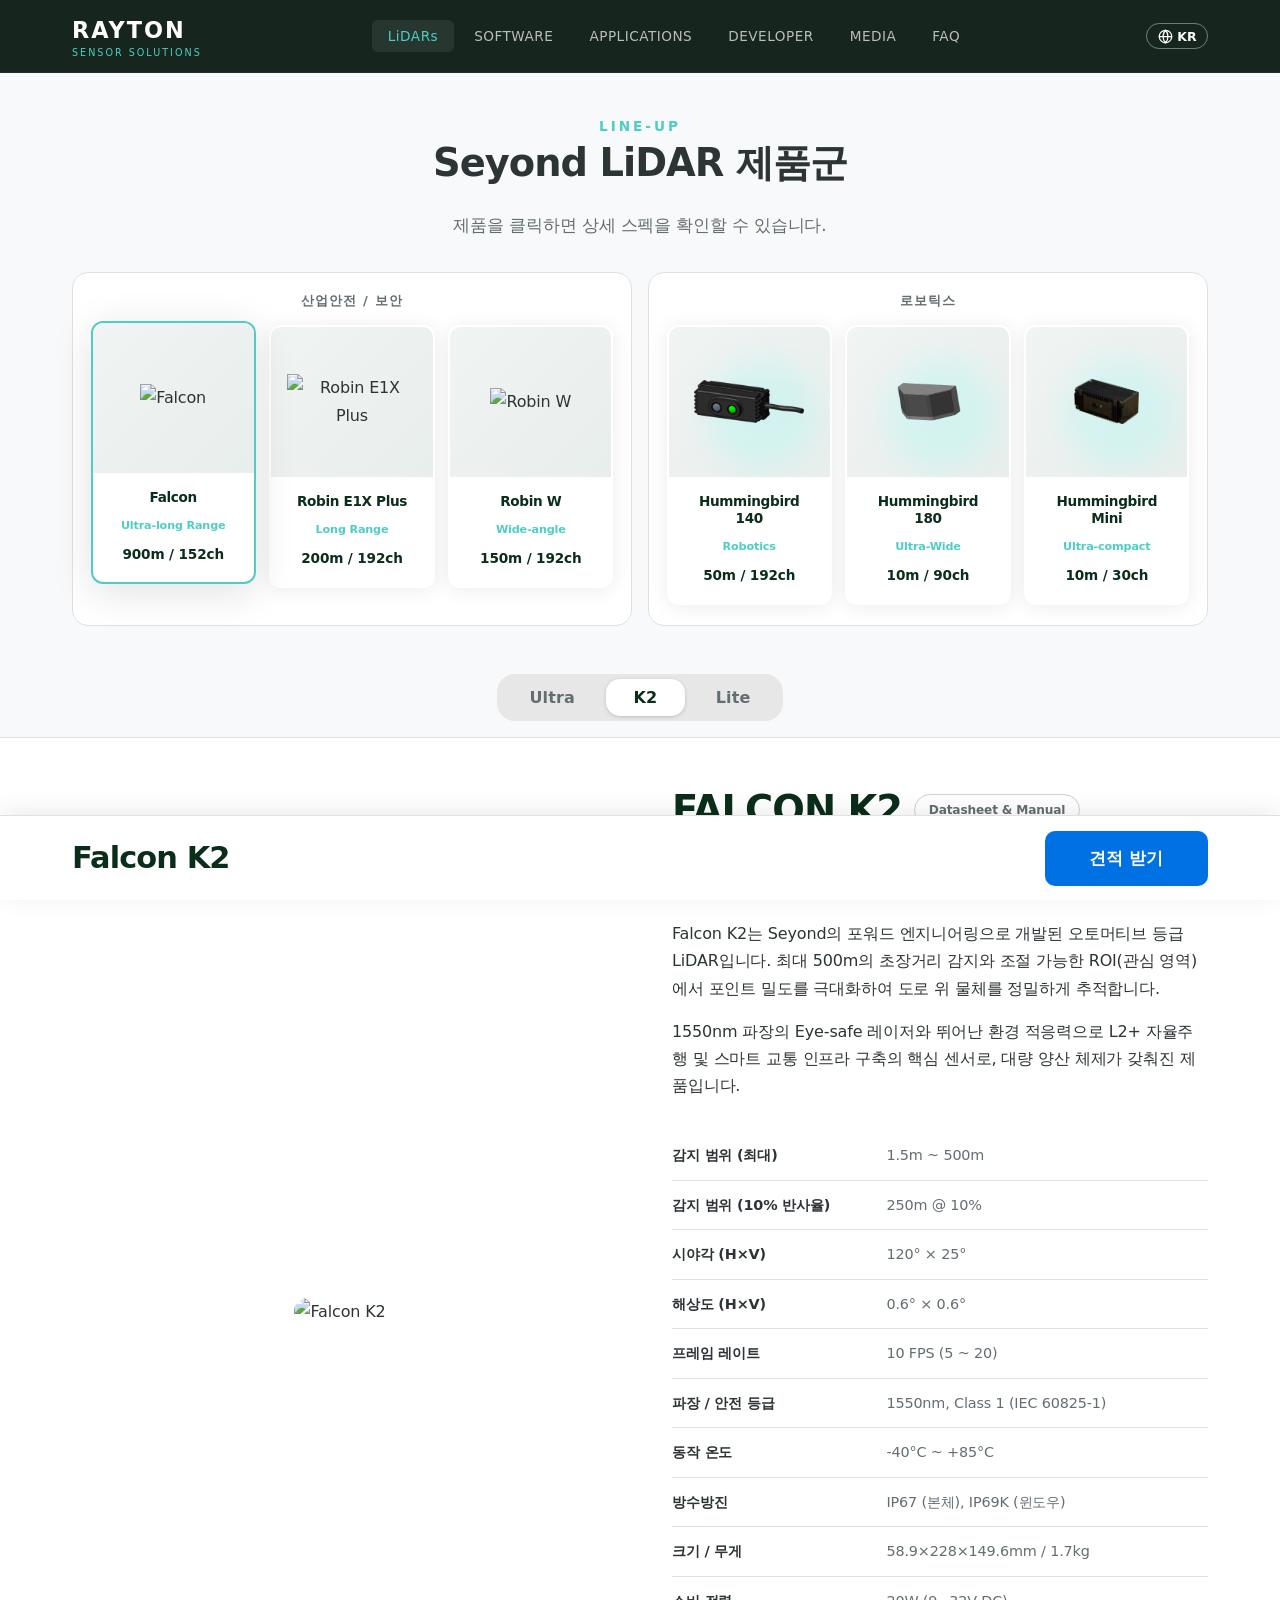
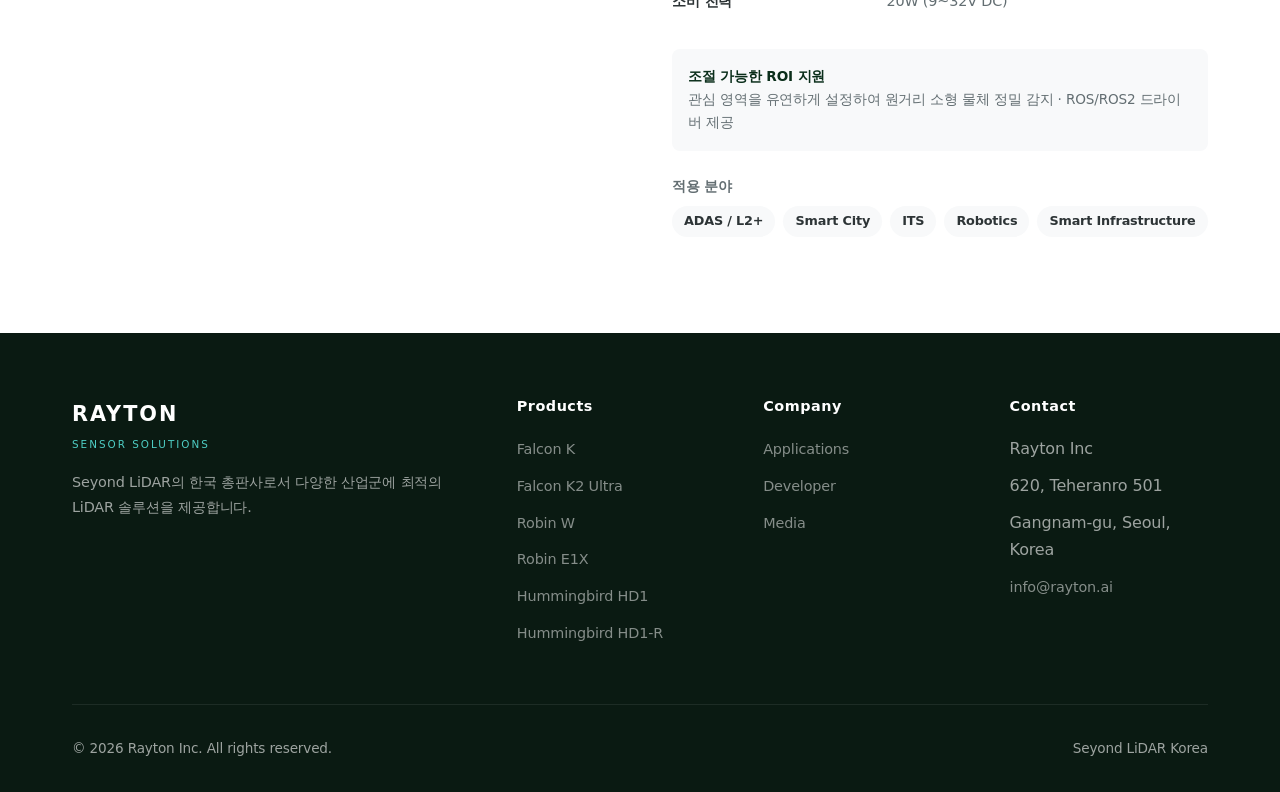
==== commit 9d610913: "Decouple price visibility from language selection Price display now depends solely on visitor countr" ====
--- a/index.html
+++ b/index.html
@@ -1,6 +1,14 @@
 <!DOCTYPE html>
 <html lang="ko">
 <head>
+  <!-- Google Ads Tag -->
+  <script async src="https://www.googletagmanager.com/gtag/js?id=AW-18230065800"></script>
+  <script>
+    window.dataLayer = window.dataLayer || [];
+    function gtag(){dataLayer.push(arguments);}
+    gtag('js', new Date());
+    gtag('config', 'AW-18230065800');
+  </script>
   <meta charset="UTF-8">
   <meta name="viewport" content="width=device-width, initial-scale=1.0">
   <title>제품소개 – RAYTON Sensor Solutions</title>
@@ -993,13 +1001,32 @@
 
     const priceEls = () => document.querySelectorAll('.card-price, .product-price, .sticky-bar-price-wrap');
 
+    let countryIsKR = false;
+
+    function applyPriceVisibility() {
+      priceEls().forEach(el => el.style.display = countryIsKR ? '' : 'none');
+    }
+
+    // Country detection: localStorage → geo-IP (independent of language)
+    const savedCountry = localStorage.getItem('country');
+    if (savedCountry) {
+      countryIsKR = savedCountry === 'KR';
+      applyPriceVisibility();
+    } else {
+      fetch('https://ipapi.co/json/')
+        .then(r => r.json())
+        .then(data => {
+          const code = data.country_code || 'XX';
+          localStorage.setItem('country', code);
+          countryIsKR = code === 'KR';
+          applyPriceVisibility();
+        })
+        .catch(() => { applyPriceVisibility(); });
+    }
+
     function applyLang(lang) {
       currentLang = lang;
-      const isKR = lang === 'kr';
       const strings = i18nStrings[lang];
-
-      // Price visibility
-      priceEls().forEach(el => el.style.display = isKR ? '' : 'none');
 
       // Navbar indicator + dropdown state
       document.getElementById('lang-current').textContent = isKR ? 'KR' : 'EN';
@@ -1098,16 +1125,9 @@
       localStorage.setItem('lang', lang);
     }
 
-    // Init: localStorage → geo-IP fallback
+    // Init language: localStorage → default KR
     const saved = localStorage.getItem('lang');
-    if (saved) {
-      applyLang(saved);
-    } else {
-      fetch('https://ipapi.co/json/')
-        .then(r => r.json())
-        .then(data => { if (data.country_code !== 'KR') applyLang('en'); })
-        .catch(() => {});
-    }
+    if (saved) applyLang(saved);
 
     // Dropdown toggle
     const langToggle = document.getElementById('lang-toggle');
